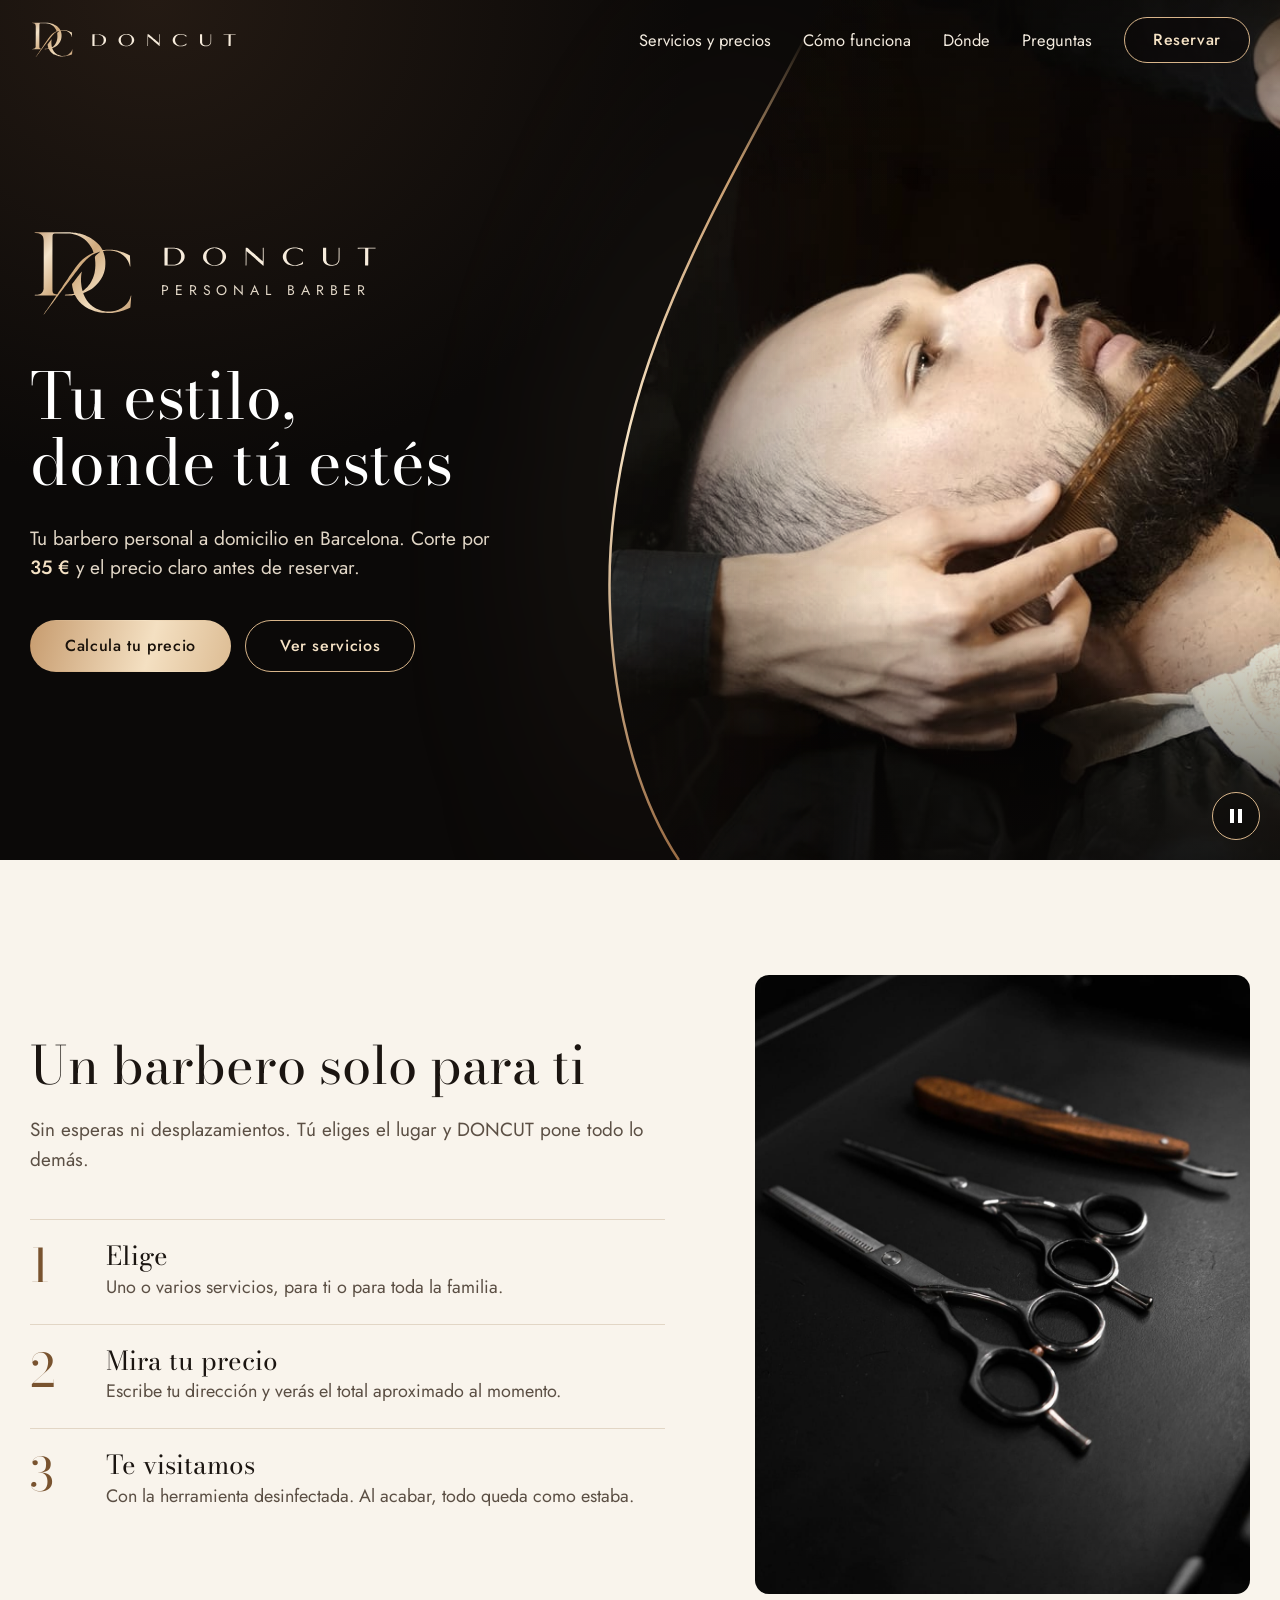
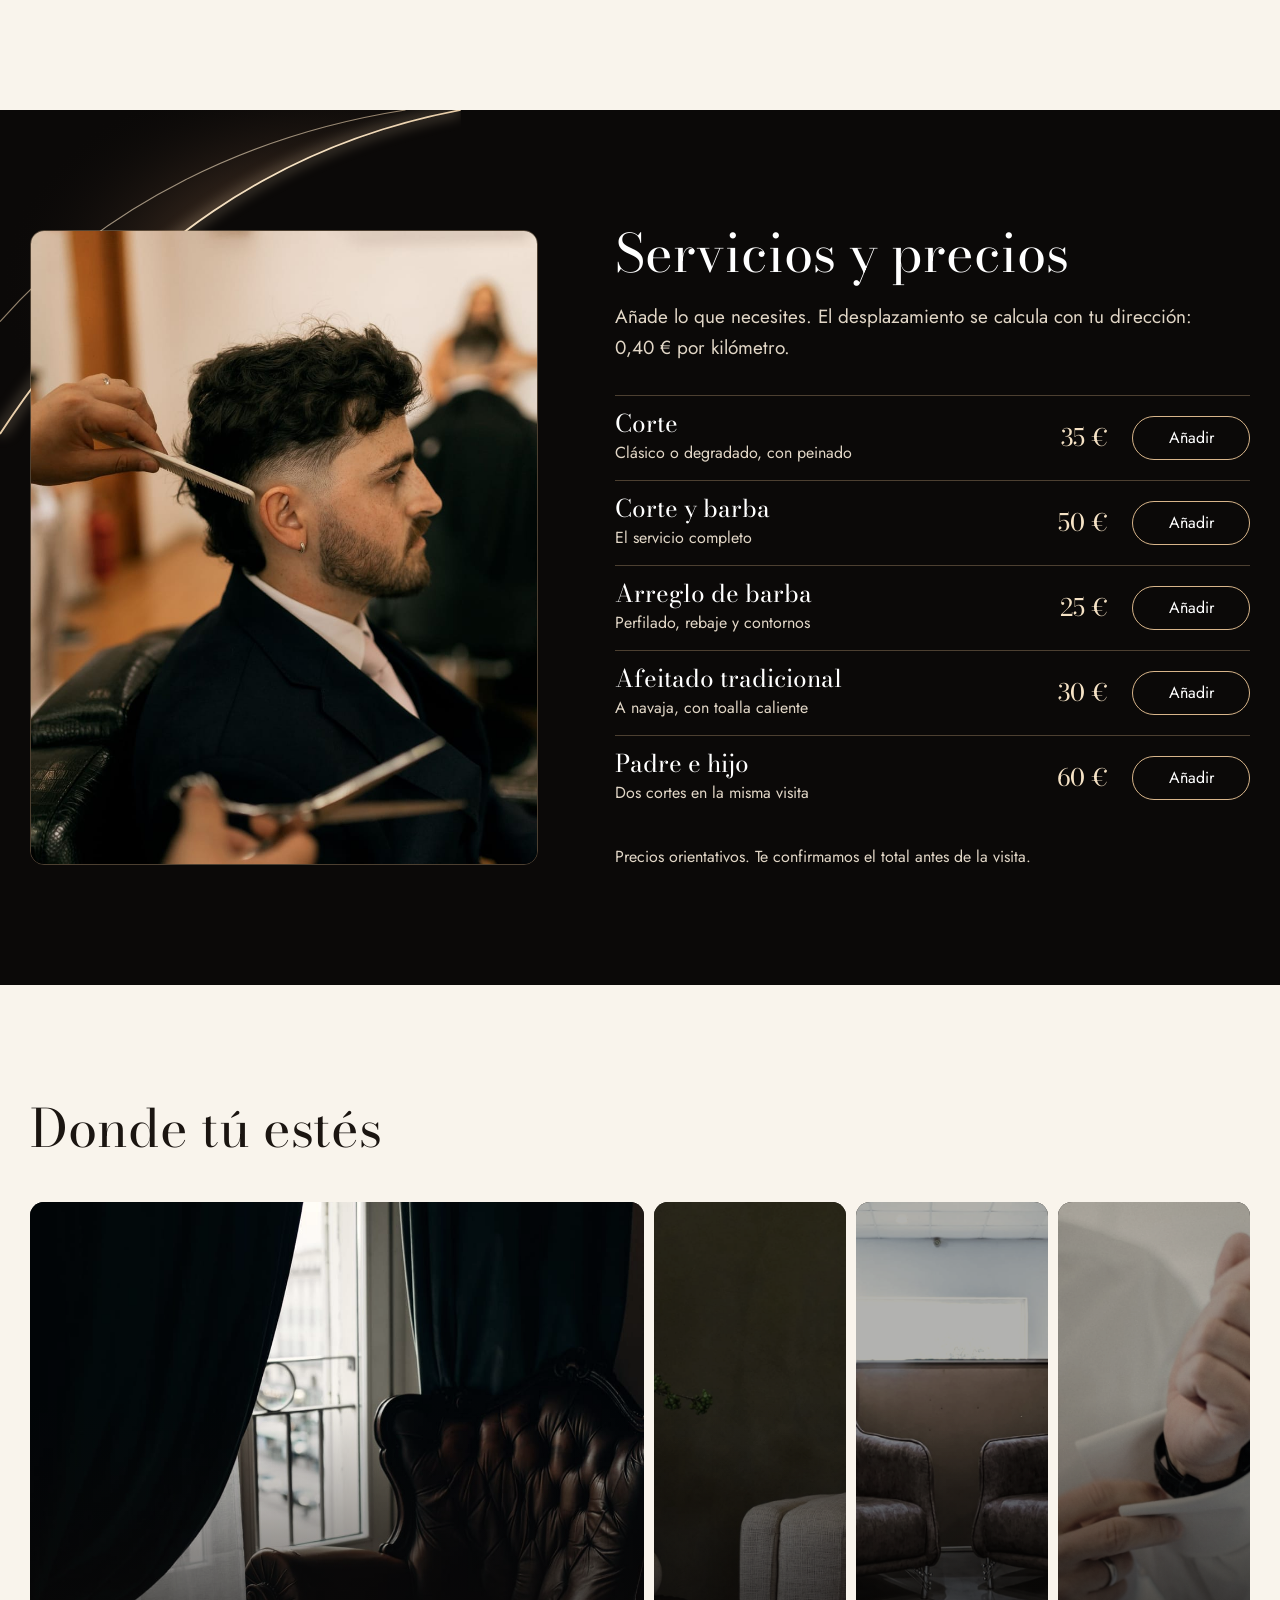
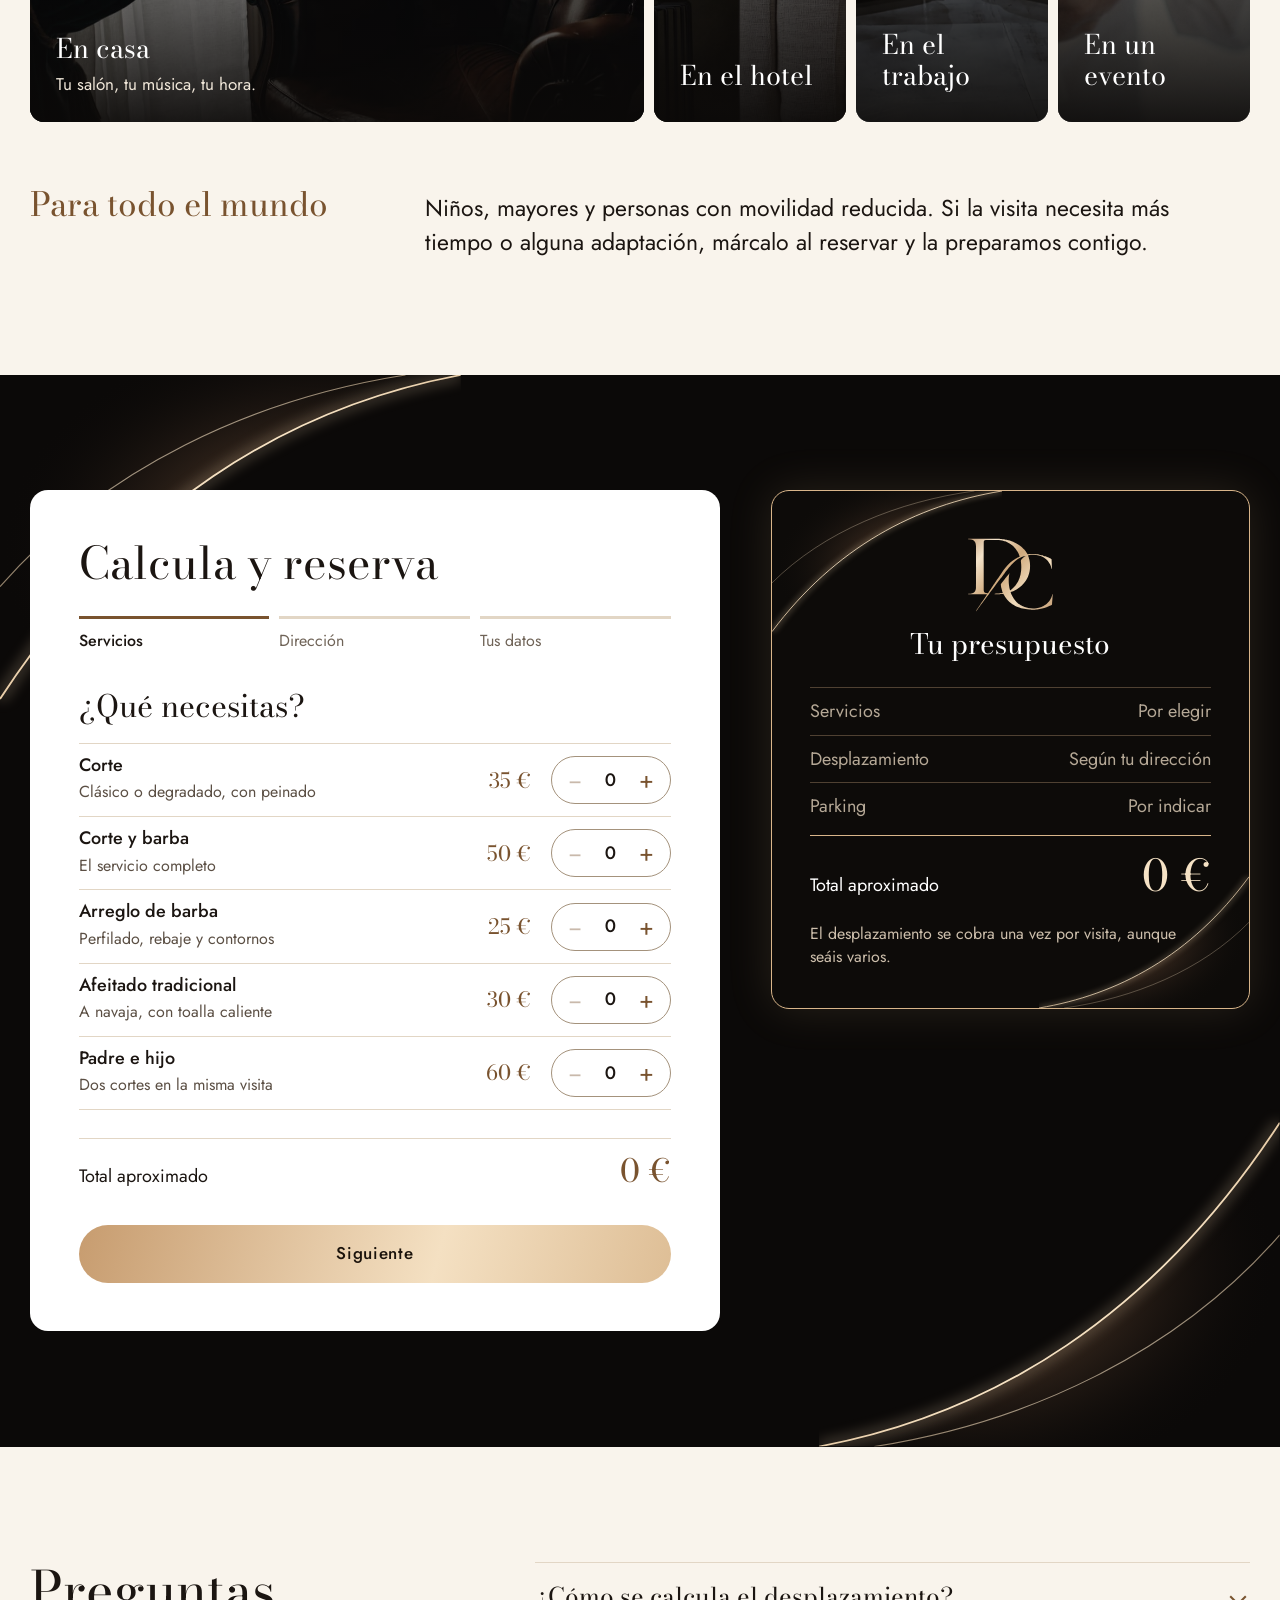
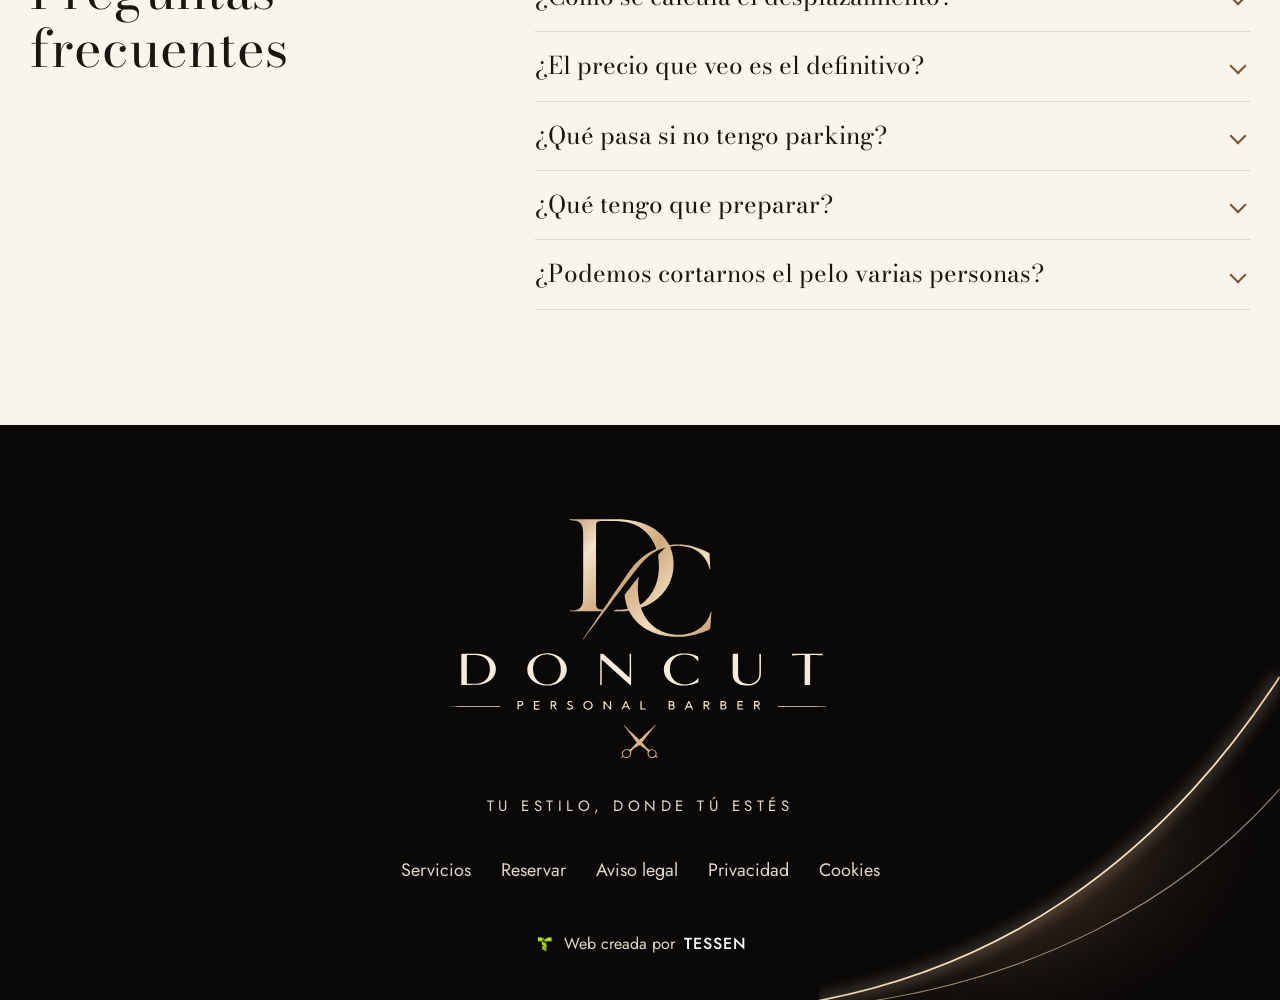
==== index.html @ 4ba2f508 "Web de DONCUT: servicios y precios, presupuesto con desplazamiento y parking, reserva y páginas lega" ====
<!doctype html>
<html lang="es">
<head>
<meta charset="utf-8">
<meta name="viewport" content="width=device-width, initial-scale=1">
<title>DONCUT | Barbero personal a domicilio en Barcelona</title>
<meta name="description" content="Barbero personal a domicilio en Barcelona. Calcula el precio de tu visita y reserva. Tu estilo, donde tú estés.">
<meta name="robots" content="noindex, nofollow">
<meta name="theme-color" content="#0b0908">
<link rel="icon" href="assets/img/favicon.svg" type="image/svg+xml">
<script>document.documentElement.classList.add("js")</script>
<link rel="stylesheet" href="assets/css/estilos.css">
</head>
<body>
<a class="saltar" href="#contenido">Ir al contenido</a>

<!-- Curvas de luz de la tarjeta, reutilizadas en toda la web -->
<svg width="0" height="0" style="position:absolute" aria-hidden="true" focusable="false">
  <defs>
    <clipPath id="corte-video" clipPathUnits="objectBoundingBox"><path d="M.34 0C.22.2.02.42.03.7C.035.84.08.94.13 1L1 1L1 0Z"/></clipPath>
    <clipPath id="corte-video-movil" clipPathUnits="objectBoundingBox"><path d="M0 0L1 0L1 .78C.8 .99.52 .99.3 .9C.18 .85.08 .86 0 .92Z"/></clipPath>
    <linearGradient id="g-luz" x1="0" y1="0" x2="1" y2="1"><stop offset="0" stop-color="#8a6140"/><stop offset=".4" stop-color="#f7e3c4"/><stop offset=".6" stop-color="#d8b58a"/><stop offset="1" stop-color="#7d5534"/></linearGradient>
    <linearGradient id="g-filo" x1="0" y1="0" x2="0" y2="1"><stop offset=".04" stop-color="#d8b58a" stop-opacity="0"/><stop offset=".2" stop-color="#c79c6f"/><stop offset=".5" stop-color="#f7e3c4"/><stop offset="1" stop-color="#9a6d45"/></linearGradient>
    <radialGradient id="g-seda" cx=".7" cy=".55" r=".7"><stop offset="0" stop-color="#7c5a3e" stop-opacity=".85"/><stop offset=".55" stop-color="#3a2a1f" stop-opacity=".6"/><stop offset="1" stop-color="#0b0908" stop-opacity="0"/></radialGradient>
    <symbol id="esquina" viewBox="0 0 400 320" preserveAspectRatio="none">
      <path d="M0 0H400C250 30 110 120 0 300Z" fill="url(#g-seda)"/>
      <path d="M400 0C250 30 110 120 0 300" fill="none" stroke="#f3d7ae" stroke-opacity=".25" stroke-width="9" style="filter:blur(6px)"/>
      <path d="M400 0C250 30 110 120 0 300" fill="none" stroke="url(#g-luz)" stroke-width="1.6"/>
      <path d="M352 0C220 22 90 86 0 196" fill="none" stroke="url(#g-luz)" stroke-opacity=".6" stroke-width="1"/>
    </symbol>
  </defs>
</svg>

<header class="cabecera" id="cabecera">
  <div class="cabecera__dentro">
    <a class="cabecera__logo" href="#inicio"><img src="assets/img/dc.svg" width="44" height="38" alt=""><img src="assets/img/palabra-doncut.svg" width="148" height="15" alt="DONCUT, inicio"></a>
    <nav class="menu" id="menu" aria-label="Principal">
      <a href="#servicios">Servicios y precios</a>
      <a href="#como">Cómo funciona</a>
      <a href="#donde">Dónde</a>
      <a href="#preguntas">Preguntas</a>
    </nav>
    <a class="boton boton--linea" href="#reserva">Reservar</a>
    <button class="abrir" id="abrir" aria-label="Menú" aria-expanded="false" aria-controls="menu"></button>
  </div>
</header>

<main id="contenido">

<section class="portada" id="inicio">
  <div class="portada__video">
    <div class="portada__recorte"><video id="video" autoplay muted loop playsinline poster="assets/img/portada.jpg" aria-hidden="true"><source src="assets/img/portada.mp4" type="video/mp4"></video></div>
    <svg class="filo filo--ancho" viewBox="0 0 100 100" preserveAspectRatio="none" aria-hidden="true"><path class="filo__halo" d="M34 0C22 20 2 42 3 70C3.5 84 8 94 13 100"/><path class="filo__linea" d="M34 0C22 20 2 42 3 70C3.5 84 8 94 13 100"/></svg>
    <svg class="filo filo--movil" viewBox="0 0 100 100" preserveAspectRatio="none" aria-hidden="true"><path class="filo__halo" d="M100 78C80 99 52 99 30 90C18 85 8 86 0 92"/><path class="filo__linea" d="M100 78C80 99 52 99 30 90C18 85 8 86 0 92"/></svg>
    <button class="pausa" id="pausa" type="button" aria-label="Pausar el vídeo"><span aria-hidden="true"></span></button>
  </div>
  <div class="portada__texto">
    <p class="portada__marca"><img src="assets/img/dc.svg" width="150" height="129" alt=""><span><img src="assets/img/palabra-doncut.svg" width="260" height="26" alt="DONCUT"><small>Personal Barber</small></span></p>
    <h1>Tu estilo, donde tú estés</h1>
    <p class="portada__sub">Tu barbero personal a domicilio en Barcelona. Corte por <strong id="precio-corte">35&nbsp;€</strong> y el precio claro antes de reservar.</p>
    <p class="acciones"><a class="boton boton--oro" href="#reserva">Calcula tu precio</a><a class="boton boton--linea" href="#servicios">Ver servicios</a></p>
  </div>
</section>

<section class="bloque marfil" id="como">
  <div class="como">
    <div class="rv">
      <h2>Un barbero solo para ti</h2>
      <p class="entradilla">Sin esperas ni desplazamientos. Tú eliges el lugar y DONCUT pone todo lo demás.</p>
      <ol class="pasos">
        <li><h3>Elige</h3><p>Uno o varios servicios, para ti o para toda la familia.</p></li>
        <li><h3>Mira tu precio</h3><p>Escribe tu dirección y verás el total aproximado al momento.</p></li>
        <li><h3>Te visitamos</h3><p>Con la herramienta desinfectada. Al acabar, todo queda como estaba.</p></li>
      </ol>
    </div>
    <div class="como__foto rv"><img src="assets/img/herramienta.jpg" width="1100" height="1350" loading="lazy" alt="Navaja y tijeras de barbero sobre una superficie negra"></div>
  </div>
</section>

<section class="bloque negro" id="servicios">
  <svg class="esquina esquina--a" aria-hidden="true"><use href="#esquina"/></svg>
  <div class="servicios">
    <div class="servicios__foto rv" id="fotos"></div>
    <div class="rv">
      <h2>Servicios y precios</h2>
      <p class="entradilla">Añade lo que necesites. El desplazamiento se calcula con tu dirección: 0,40&nbsp;€ por kilómetro.</p>
      <ul class="lista" id="lista"></ul>
      <p class="nota">Precios orientativos. Te confirmamos el total antes de la visita.</p>
    </div>
  </div>
</section>

<section class="bloque marfil" id="donde">
  <h2 class="rv">Donde tú estés</h2>
  <div class="paneles rv">
    <button class="panel activo" data-lugar="En casa" aria-pressed="true"><img src="assets/img/casa.jpg" width="1100" height="1200" loading="lazy" alt=""><span><b>En casa</b><small>Tu salón, tu música, tu hora.</small></span></button>
    <button class="panel" data-lugar="En el hotel" aria-pressed="false"><img src="assets/img/hotel.jpg" width="1100" height="1200" loading="lazy" alt=""><span><b>En el hotel</b><small>En tu habitación, antes de salir.</small></span></button>
    <button class="panel" data-lugar="En el trabajo" aria-pressed="false"><img src="assets/img/despacho.jpg" width="1100" height="1200" loading="lazy" alt=""><span><b>En el trabajo</b><small>Entre dos reuniones.</small></span></button>
    <button class="panel" data-lugar="En un evento" aria-pressed="false"><img src="assets/img/boda.jpg" width="1100" height="1200" loading="lazy" alt=""><span><b>En un evento</b><small>Bodas, celebraciones y rodajes.</small></span></button>
  </div>
  <div class="todos rv">
    <h3>Para todo el mundo</h3>
    <p>Niños, mayores y personas con movilidad reducida. Si la visita necesita más tiempo o alguna adaptación, márcalo al reservar y la preparamos contigo.</p>
  </div>
</section>

<section class="bloque negro reserva-bloque" id="reserva">
  <svg class="esquina esquina--b" aria-hidden="true"><use href="#esquina"/></svg>
  <svg class="esquina esquina--c" aria-hidden="true"><use href="#esquina"/></svg>
  <div class="reserva">
    <form class="ficha" id="ficha" novalidate>
      <h2>Calcula y reserva</h2>
      <ol class="progreso" id="progreso"><li class="activo" aria-current="step">Servicios</li><li>Dirección</li><li>Tus datos</li></ol>

      <fieldset class="paso" data-paso="0">
        <legend>¿Qué necesitas?</legend>
        <div class="ancho" id="contadores"></div>
        <p class="fallo ancho" id="e-servicios" role="alert" hidden></p>
      </fieldset>

      <fieldset class="paso" data-paso="1" hidden>
        <legend>¿Dónde vamos?</legend>
        <div class="campo"><label for="lugar">Lugar</label><select id="lugar"><option>En casa</option><option>En el hotel</option><option>En el trabajo</option><option>En un evento</option></select></div>
        <div class="campo" id="c-sitio" hidden><label for="sitio" id="l-sitio">Nombre del hotel</label><input id="sitio" type="text" autocomplete="organization"></div>
        <div class="campo c4"><label for="calle">Calle</label><input id="calle" type="text" autocomplete="address-line1" aria-describedby="e-calle" placeholder="Carrer de Balmes"><p class="fallo" id="e-calle" hidden></p></div>
        <div class="campo c2"><label for="numero">Número</label><input id="numero" type="text" maxlength="8" aria-describedby="e-numero"><p class="fallo" id="e-numero" hidden></p></div>
        <div class="campo c2"><label for="escalera">Escalera</label><input id="escalera" type="text" maxlength="10" placeholder="Opcional"></div>
        <div class="campo c2"><label for="piso" id="l-piso">Piso</label><input id="piso" type="text" maxlength="20" placeholder="3.º o casa" aria-describedby="e-piso"><p class="fallo" id="e-piso" hidden></p></div>
        <div class="campo c2"><label for="puerta">Puerta</label><input id="puerta" type="text" maxlength="10" placeholder="Opcional"></div>
        <div class="campo"><label for="cp">Código postal</label><input id="cp" type="text" inputmode="numeric" maxlength="5" autocomplete="postal-code" aria-describedby="e-cp"><p class="fallo" id="e-cp" hidden></p></div>
        <div class="campo"><label for="poblacion">Población</label><input id="poblacion" type="text" autocomplete="address-level2" value="Barcelona" aria-describedby="e-poblacion"><p class="fallo" id="e-poblacion" hidden></p></div>
        <div class="distancia ancho" id="distancia" role="status"><span id="distancia-texto">Escribe la dirección y calculamos el desplazamiento.</span></div>
        <div class="ancho opciones" role="radiogroup" aria-labelledby="t-parking" aria-describedby="e-parking">
          <p id="t-parking">¿Nos facilitas parking? Si no, se suman <span id="pk-precio">7&nbsp;€</span>, la media de 2 horas en zona azul o verde.</p>
          <div class="opciones__fila">
            <label><input type="radio" name="parking" id="pk-si" value="si"><span>Sí</span></label>
            <label><input type="radio" name="parking" id="pk-no" value="no"><span>No</span></label>
            <label><input type="radio" name="parking" id="pk-ns" value="ns"><span>No lo sé</span></label>
          </div>
          <p class="fallo" id="e-parking" hidden></p>
        </div>
        <div class="campo ancho"><label for="acceso">Indicaciones para llegar</label><input id="acceso" type="text" placeholder="Timbre, portería, plaza de parking (opcional)"></div>
      </fieldset>

      <fieldset class="paso" data-paso="2" hidden>
        <legend>¿Cuándo y a nombre de quién?</legend>
        <div class="campo"><label for="dia">Día</label><input id="dia" type="date" aria-describedby="e-dia"><p class="fallo" id="e-dia" hidden></p></div>
        <div class="campo"><label for="franja">Franja</label><select id="franja"><option>Por la mañana</option><option>A mediodía</option><option>Por la tarde</option><option>A partir de las 20 h</option></select></div>
        <div class="campo ancho"><label for="nombre">Nombre y apellido</label><input id="nombre" type="text" autocomplete="name" aria-describedby="e-nombre"><p class="fallo" id="e-nombre" hidden></p></div>
        <div class="campo ancho"><label for="notas">Algo que debamos saber</label><textarea id="notas" rows="2" placeholder="Opcional"></textarea></div>
        <div class="ancho casilla"><label for="adaptada"><input id="adaptada" type="checkbox"><span>Necesito más tiempo o una visita adaptada.</span></label></div>
        <div class="ancho casilla"><label for="acepto"><input id="acepto" type="checkbox" aria-describedby="e-acepto"><span>He leído la <a href="politica-privacidad.html" target="_blank">política de privacidad</a>.</span></label><p class="fallo" id="e-acepto" hidden></p></div>
      </fieldset>

      <p class="total-corto" aria-hidden="true"><span>Total aproximado</span><b id="total-corto">0 €</b></p>
      <div class="ficha__acciones">
        <button class="atras" id="atras" type="button" hidden>Atrás</button>
        <button class="boton boton--oro" id="seguir" type="submit">Siguiente</button>
      </div>
      <div class="resumen" id="resumen" role="status" hidden><strong id="resumen-titulo"></strong><pre id="resumen-texto"></pre></div>
    </form>

    <aside class="tarjeta" aria-label="Tu presupuesto">
      <svg class="esquina tarjeta__a" aria-hidden="true"><use href="#esquina"/></svg>
      <svg class="esquina tarjeta__b" aria-hidden="true"><use href="#esquina"/></svg>
      <div class="tarjeta__dentro">
        <img class="tarjeta__logo" src="assets/img/dc.svg" width="92" height="79" alt="">
        <h3>Tu presupuesto</h3>
        <ul class="lineas" id="lineas"></ul>
        <p class="total" role="status"><span>Total aproximado</span><b id="total">0 €</b></p>
        <dl class="cita" id="cita"></dl>
        <p class="tarjeta__nota">El desplazamiento se cobra una vez por visita, aunque seáis varios.</p>
      </div>
    </aside>
  </div>
</section>

<section class="bloque marfil" id="preguntas">
  <div class="preguntas">
    <h2 class="rv">Preguntas frecuentes</h2>
    <div class="rv">
      <details><summary>¿Cómo se calcula el desplazamiento?</summary><p>Son 0,40&nbsp;€ en total por cada kilómetro por carretera entre la Ronda del General Mitre de Barcelona y tu dirección. Se suma una sola vez por visita.</p></details>
      <details><summary>¿El precio que veo es el definitivo?</summary><p>Es una estimación bastante ajustada. Te confirmamos el total por WhatsApp antes de cerrar la cita.</p></details>
      <details><summary>¿Qué pasa si no tengo parking?</summary><p>No hay problema. Sumamos 7&nbsp;€, la media de 2 horas en zona azul o verde según las tarifas de Barcelona de 2026. Si facilitas plaza, no se suma nada.</p></details>
      <details><summary>¿Qué tengo que preparar?</summary><p>Una silla, un enchufe y buena luz. Traemos el resto y protegemos el suelo.</p></details>
      <details><summary>¿Podemos cortarnos el pelo varias personas?</summary><p>Sí. Añade los servicios de cada una y pagaréis un único desplazamiento.</p></details>
    </div>
  </div>
</section>

</main>

<footer class="pie">
  <svg class="esquina esquina--c" aria-hidden="true"><use href="#esquina"/></svg>
  <img class="pie__logo" src="assets/img/logo-doncut.svg" width="420" height="262" loading="lazy" alt="DONCUT, Personal Barber">
  <p class="pie__lema">Tu estilo, donde tú estés</p>
  <p class="pie__fila"><a href="#servicios">Servicios</a><a href="#reserva">Reservar</a><a href="aviso-legal.html">Aviso legal</a><a href="politica-privacidad.html">Privacidad</a><a href="politica-cookies.html">Cookies</a></p>
  <a class="firma" href="https://tessenconsulting.com" target="_blank" rel="noopener"><img src="assets/img/tessen.png" width="22" height="19" alt="">Web creada por <b>TESSEN</b></a>
</footer>

<div class="cesta" id="cesta"><p><span id="cesta-n"></span> <b id="cesta-total"></b></p><a class="boton boton--oro" href="#reserva">Continuar</a></div>

<script src="assets/js/precios.js"></script>
<script src="assets/js/web.js"></script>
</body>
</html>
---- assets/css/estilos.css ----
/* DONCUT. Negro cálido, oro champán y la curva de luz de la tarjeta como seña en portada, reserva y pie. */
@font-face{font-family:"Bodoni Moda";src:url(../fonts/bodoni-moda.woff2) format("woff2");font-weight:400 600;font-display:swap}
@font-face{font-family:"Jost";src:url(../fonts/jost.woff2) format("woff2");font-weight:300 600;font-display:swap}
:root{
  --negro:#0b0908; --negro-2:#15110e; --marfil:#f9f4ec; --blanco:#fff;
  --oro:#d8b58a; --oro-claro:#f5e2c5; --bronce:#79532f; /* bronce: texto dorado sobre claro */
  --metal:linear-gradient(105deg,#c79c6f,#f4e0c2 34%,#d8b58a 62%,#b98a5c);
  --tinta:#1b1511; --tinta-2:#5b4f44; --crema:#e2d7c7;
  --linea:#e2d6c5; --linea-oro:rgba(216,181,138,.32); --error:#a3271c;
  --titulo:"Bodoni Moda","Didot","Bodoni MT",Georgia,serif;
  --texto:"Jost","Century Gothic","Segoe UI",sans-serif;
  --margen:max(20px,calc((100vw - 1220px)/2));
  --aire:clamp(72px,9vw,132px);
}
*{box-sizing:border-box}
/* trazos finos reforzados para que se lean bien a cualquier tamaño */
*{font-optical-sizing:none!important;font-variation-settings:"opsz" 11!important}
h1,h2{font-variation-settings:"opsz" 16!important}
html{scroll-behavior:smooth;scroll-padding-top:84px;-webkit-text-size-adjust:100%}
body{margin:0;background:var(--negro);color:var(--tinta);font:400 18px/1.6 var(--texto);-webkit-font-smoothing:antialiased}
img,svg{display:block}
img{max-width:100%;height:auto}
h1,h2,h3{font-family:var(--titulo);font-weight:400;line-height:1.1;text-wrap:balance;margin:0}
h2{font-size:clamp(34px,4.1vw,54px)}
p{margin:0}
a{color:inherit}
button{font:inherit;color:inherit;background:none;border:0;padding:0;cursor:pointer}
[hidden]{display:none!important}
:focus-visible{outline:3px solid var(--oro);outline-offset:4px}
.marfil :focus-visible,.ficha :focus-visible,.legal :focus-visible{outline-color:var(--bronce)}
.saltar{position:absolute;left:-999px}
.saltar:focus{left:12px;top:12px;z-index:60;background:#fff;padding:10px 16px}

.boton{display:inline-flex;align-items:center;justify-content:center;min-height:52px;padding:12px 34px;border-radius:40px;border:1px solid transparent;font-weight:500;font-size:16px;letter-spacing:.04em;line-height:1.25;text-align:center;text-decoration:none;transition:background-position .5s,border-color .25s,color .25s}
.boton--oro{background:var(--metal) 0 0/180% 100%;color:#1a120b}
.boton--oro:hover{background-position:100% 0}
.boton--linea{border-color:var(--oro);color:var(--oro-claro)}
.boton--linea:hover{border-color:var(--oro-claro);color:#fff}

/* cabecera */
.cabecera{position:fixed;inset:0 0 auto;z-index:50;color:#fff;border-bottom:1px solid transparent;transition:background-color .35s,border-color .35s}
.cabecera.fija,.cabecera.menu-abierto{background:var(--negro);border-color:var(--linea-oro)}
.cabecera__dentro{display:flex;align-items:center;gap:32px;min-height:80px;padding-inline:var(--margen)}
.cabecera__logo{display:flex;align-items:center;gap:16px;text-decoration:none;opacity:0;visibility:hidden;transition:opacity .35s,visibility .35s}
.fija .cabecera__logo{opacity:1;visibility:visible}
.cabecera__logo img:first-child{width:44px}
.cabecera__logo img:last-child{width:148px}
.menu{display:flex;gap:32px;margin-left:auto}
.menu a{text-decoration:none;font-size:16.5px;color:#f3ebdf;transition:color .2s}
.menu a:hover{color:var(--oro)}
.cabecera .boton{min-height:46px;padding:8px 28px;background:rgba(11,9,8,.55)}
.abrir{display:none;width:48px;height:48px;position:relative;flex:none}
.abrir::before,.abrir::after{content:"";position:absolute;left:12px;right:12px;height:2px;background:var(--oro);transition:transform .25s,top .25s}
.abrir::before{top:19px}
.abrir::after{top:28px}
.abrir[aria-expanded=true]::before{top:23px;transform:rotate(45deg)}
.abrir[aria-expanded=true]::after{top:23px;transform:rotate(-45deg)}

/* portada */
.portada{position:relative;background:radial-gradient(60% 80% at 12% 0,#241a13 0,rgba(11,9,8,0) 70%),var(--negro);color:#fff;min-height:min(860px,100vh);display:flex;align-items:center;overflow:hidden}
.portada__texto{position:relative;z-index:2;width:min(49%,calc(var(--margen) + 620px));padding:112px 24px 72px var(--margen)}
.portada__marca{display:flex;align-items:center;gap:26px;margin-bottom:44px}
.portada__marca>img{width:clamp(84px,8.2vw,122px)}
.portada__marca span{display:grid;gap:12px}
.portada__marca span img{width:clamp(168px,17vw,250px)}
.portada__marca small{font-size:14px;letter-spacing:.42em;text-transform:uppercase;color:var(--crema)}
.portada h1{font-size:clamp(46px,5vw,74px);line-height:1.04}
.portada__sub{margin-top:28px;max-width:24em;font-size:clamp(19px,1.5vw,21px);color:var(--crema);line-height:1.5}
.portada__sub strong{font-weight:500;color:var(--oro-claro)}
.acciones{display:flex;flex-wrap:wrap;gap:14px;margin-top:38px}
.portada__video{position:absolute;inset:0 0 0 46%}
.portada__recorte{position:absolute;inset:0;clip-path:url(#corte-video)}
.portada__recorte video{width:100%;height:100%;object-fit:cover;object-position:52% 40%;display:block;filter:sepia(.18)}
.portada__recorte::after{content:"";position:absolute;inset:0;background:linear-gradient(90deg,rgba(11,9,8,.55),rgba(11,9,8,0) 45%),linear-gradient(180deg,rgba(11,9,8,.72),rgba(11,9,8,0) 22%),linear-gradient(0deg,rgba(11,9,8,.75),rgba(11,9,8,0) 30%)}
.filo{position:absolute;inset:0;width:100%;height:100%;overflow:visible;pointer-events:none}
.filo path{fill:none;vector-effect:non-scaling-stroke}
.filo__linea{stroke:url(#g-luz);stroke-width:2.5}
.filo__halo{stroke:#e3b780;stroke-width:20;stroke-opacity:.38;filter:blur(13px)}
.filo--movil{display:none}
.pausa{position:absolute;right:20px;bottom:20px;width:48px;height:48px;border-radius:50%;border:1px solid var(--oro);background:rgba(11,9,8,.6);display:grid;place-items:center}
.pausa span{width:12px;height:14px;border:solid #fff;border-width:0 4px}
.pausa.parado span{border:solid transparent;border-width:8px 0 8px 13px;border-left-color:#fff;width:0;height:0;margin-left:4px}

.filo--ancho .filo__linea,.filo--ancho .filo__halo{stroke:url(#g-filo)}

/* bloques y esquinas de luz */
.bloque{position:relative;padding:var(--aire) var(--margen);overflow:hidden}
.marfil{background:var(--marfil)}
.negro{background:var(--negro);color:#fff}
.entradilla{color:var(--tinta-2);max-width:33em;margin-top:20px;font-size:19px}
.negro .entradilla{color:var(--crema)}
.esquina{position:absolute;pointer-events:none;width:clamp(240px,36vw,540px);height:clamp(180px,27vw,400px)}
.esquina--a,.esquina--b{left:0;top:0}
.esquina--c{right:0;bottom:0;transform:rotate(180deg)}

/* cómo funciona */
.como{display:grid;grid-template-columns:minmax(0,1fr) minmax(0,.78fr);gap:clamp(40px,7vw,110px);align-items:center}
.como__foto img{width:100%;aspect-ratio:4/5;object-fit:cover;border-radius:14px}
.pasos{list-style:none;margin:44px 0 0;padding:0;counter-reset:p}
.pasos li{counter-increment:p;display:grid;grid-template-columns:64px minmax(0,1fr);gap:2px 12px;padding:22px 0;border-top:1px solid var(--linea)}
.pasos li::before{content:counter(p);grid-row:span 2;font:400 46px/1 var(--titulo);color:var(--bronce)}
.pasos h3{font-size:26px}
.pasos p{color:var(--tinta-2)}

/* servicios */
.servicios{position:relative;display:grid;grid-template-columns:minmax(0,.8fr) minmax(0,1fr);gap:clamp(40px,6vw,100px);align-items:center}
.servicios__foto{position:relative;aspect-ratio:4/5;overflow:hidden;border-radius:14px;border:1px solid var(--linea-oro)}
.servicios__foto img{position:absolute;inset:0;width:100%;height:100%;object-fit:cover;opacity:0;transform:scale(1.06);transition:opacity .7s,transform 1.5s}
.servicios__foto img.visible{opacity:1;transform:none}
.lista{list-style:none;margin:32px 0 0;padding:0}
.lista li{display:grid;grid-template-columns:minmax(0,1fr) auto auto;gap:6px 24px;align-items:center;padding:13px 0;border-top:1px solid var(--linea-oro)}
.lista b{display:block;font:400 clamp(22px,1.9vw,26px)/1.2 var(--titulo)}
.lista small{font-size:16px;color:var(--crema)}
.lista .precio{font:400 24px/1 var(--titulo);color:var(--oro-claro);white-space:nowrap}
.lista li.con b{color:var(--oro-claro)}
.mas{min-width:118px;min-height:44px;padding:6px 18px;border:1px solid var(--oro);border-radius:30px;font-size:16px;transition:background-color .25s,color .25s}
.mas:hover{background:var(--oro);color:#1a120b}
.con .mas{background:var(--oro);color:#1a120b;font-weight:500}
.nota{margin-top:24px;font-size:16px;color:var(--crema)}

/* dónde */
.paneles{display:flex;gap:10px;height:520px;margin-top:44px}
.panel{position:relative;flex:1 1 0;min-width:0;overflow:hidden;background:var(--negro);color:#fff;text-align:left;border-radius:14px;transition:flex-grow .7s cubic-bezier(.2,.7,.2,1)}
.panel.activo{flex-grow:3.2}
.panel img{position:absolute;inset:0;width:100%;height:100%;object-fit:cover;filter:sepia(.25) saturate(.8) brightness(.7);transition:filter .6s}
.panel.activo img,.panel:hover img{filter:sepia(.12)}
.panel::after{content:"";position:absolute;inset:38% 0 0;background:linear-gradient(0deg,rgba(11,9,8,.92),rgba(11,9,8,0))}
.panel span{position:absolute;z-index:1;left:26px;right:18px;bottom:24px}
.panel b{display:block;font:400 clamp(23px,2.1vw,30px)/1.15 var(--titulo)}
.panel small{display:block;font-size:17px;color:#f0e7d9;margin-top:6px;opacity:0;height:0;transition:opacity .4s .2s}
.panel.activo small{opacity:1;height:auto}
.todos{margin-top:clamp(44px,5vw,72px);display:grid;grid-template-columns:minmax(0,.42fr) minmax(0,1fr);gap:16px 48px;align-items:baseline}
.todos h3{font-size:clamp(27px,2.6vw,36px);color:var(--bronce)}
.todos p{font-size:clamp(20px,1.8vw,24px);line-height:1.5;max-width:34em}

/* reserva */
.reserva{position:relative;display:grid;grid-template-columns:minmax(0,1.18fr) minmax(0,.82fr);gap:clamp(28px,4vw,60px);align-items:start}
.ficha{background:var(--blanco);color:var(--tinta);border-radius:18px;padding:clamp(24px,3.8vw,54px);min-width:0}
.ficha h2{font-size:clamp(33px,3.5vw,46px)}
.progreso{list-style:none;margin:28px 0 34px;padding:0;display:grid;grid-template-columns:repeat(3,minmax(0,1fr));gap:10px}
.progreso li{border-top:3px solid var(--linea);padding-top:9px;font-size:16px;color:#6f6357;transition:border-color .4s}
.progreso .activo,.progreso .hecho{border-color:var(--bronce);color:var(--tinta)}
.progreso .activo{font-weight:500}
.paso{border:0;margin:0;padding:0;min-width:0;display:grid;grid-template-columns:repeat(6,minmax(0,1fr));gap:22px 22px}
.paso legend{font:400 clamp(25px,2.4vw,31px)/1.15 var(--titulo);padding:0;margin-bottom:20px}
.campo{display:grid;gap:4px;min-width:0;align-content:start;grid-column:span 3}
.c2{grid-column:span 2}
.c4{grid-column:span 4}
.ancho{grid-column:1/-1}
.campo label,#t-parking{font-size:16px;color:var(--tinta-2)}
.campo input,.campo select,.campo textarea{font:inherit;width:100%;min-width:0;color:var(--tinta);background-color:var(--marfil);border:1px solid #a4927c;border-radius:10px;padding:10px 14px;min-height:52px}
.campo textarea{resize:vertical;min-height:82px}
.campo select{appearance:none;padding-right:38px;background:var(--marfil) url("data:image/svg+xml,%3Csvg xmlns='http://www.w3.org/2000/svg' width='14' height='9' fill='none' stroke='%2379532f' stroke-width='2'%3E%3Cpath d='M1 1l6 6 6-6'/%3E%3C/svg%3E") no-repeat right 14px center}
.campo ::placeholder{color:#76695b;opacity:1}
.campo :is(input,select,textarea):focus{outline:3px solid var(--bronce);outline-offset:1px}
.campo [aria-invalid=true]{border-color:var(--error);border-width:2px}
.fallo{color:var(--error);font-size:16px;line-height:1.35}
.contador{display:grid;grid-template-columns:minmax(0,1fr) auto auto;gap:4px 20px;align-items:center;padding:10px 0;border-top:1px solid var(--linea)}
.contador:last-child{border-bottom:1px solid var(--linea)}
.contador b{font-weight:500;font-family:var(--texto);display:block;line-height:1.3}
.contador small{font-size:16px;color:var(--tinta-2);line-height:1.3}
.contador .precio{font:400 21px/1 var(--titulo);color:var(--bronce);white-space:nowrap}
.ud{display:flex;align-items:center;border:1px solid #a4927c;border-radius:30px}
.ud button{width:46px;height:46px;font-size:24px;line-height:1;border-radius:50%;color:var(--bronce)}
.ud button:hover:not(:disabled){background:var(--marfil)}
.ud button:disabled{opacity:.4;cursor:default}
.ud output{min-width:26px;text-align:center;font-weight:500;font-variant-numeric:tabular-nums}
.contador.con .ud{border-color:var(--bronce);background:#f4e8d6}
.distancia{background:var(--marfil);border-radius:10px;padding:15px 18px;font-size:17px;line-height:1.45}
.distancia.bien{background:#f4e8d6}
.distancia b{font-weight:500}
.opciones__fila{display:grid;grid-template-columns:repeat(3,minmax(0,1fr));gap:10px;margin-top:8px}
.opciones label{position:relative;cursor:pointer}
.opciones input{position:absolute;opacity:0;inset:0}
.opciones span{display:grid;place-items:center;min-height:52px;border:1px solid #a4927c;border-radius:10px;text-align:center;transition:background-color .25s,color .25s}
.opciones label:hover span{border-color:var(--bronce)}
.opciones input:checked+span{background:var(--negro);border-color:var(--negro);color:var(--oro-claro)}
.opciones input:focus-visible+span{outline:3px solid var(--bronce);outline-offset:3px}
.casilla label{display:flex;gap:14px;align-items:flex-start}
.casilla input{width:24px;height:24px;margin:2px 0 0;accent-color:var(--bronce);flex:none}
.total-corto{display:flex;justify-content:space-between;align-items:baseline;border-top:1px solid var(--linea);margin-top:28px;padding-top:16px}
.total-corto b{font:400 32px/1 var(--titulo);color:var(--bronce)}
.ficha__acciones{display:flex;gap:26px;align-items:center;margin-top:34px}
.ficha__acciones .boton{flex:1;min-height:58px;font-size:17px;border:0}
.atras{text-decoration:underline;text-underline-offset:5px;min-height:48px;padding:0 4px}
.resumen{background:var(--marfil);border-radius:10px;padding:22px 24px;margin-top:24px}
.resumen pre{white-space:pre-wrap;font:400 17px/1.6 var(--texto);margin:8px 0 0;overflow-wrap:anywhere}
.resumen strong{font-weight:500}
.tarjeta{position:relative;overflow:hidden;background:#0d0b09;border:1.5px solid var(--oro);border-radius:18px;box-shadow:0 0 46px rgba(216,181,138,.14)}
.tarjeta__a{left:0;top:0;width:230px;height:150px}
.tarjeta__b{right:0;bottom:0;width:210px;height:140px;transform:rotate(180deg)}
.tarjeta__dentro{position:relative;padding:44px clamp(24px,3vw,42px) 40px}
.tarjeta__logo{width:92px;margin:0 auto 14px}
.tarjeta h3{font-size:28px;text-align:center}
.lineas{list-style:none;margin:28px 0 0;padding:0}
.lineas li{display:flex;justify-content:space-between;gap:20px;padding:11px 0;border-top:1px solid var(--linea-oro);line-height:1.35}
.lineas span{min-width:0}
.lineas b{font-weight:400;white-space:nowrap;font-variant-numeric:tabular-nums;color:var(--oro-claro)}
.lineas .tenue,.lineas .tenue b{color:#b5a896}
.total{display:flex;justify-content:space-between;align-items:baseline;gap:16px;border-top:1.5px solid var(--oro);margin-top:6px;padding-top:18px}
.total b{font:400 clamp(34px,3.4vw,46px)/1 var(--titulo);color:var(--oro-claro);white-space:nowrap}
.cita{margin:22px 0 0}
.cita div{display:grid;grid-template-columns:76px minmax(0,1fr);gap:12px;padding:5px 0;font-size:17px;line-height:1.4}
.cita dt{color:var(--oro)}
.cita dd{margin:0;overflow-wrap:anywhere}
.tarjeta__nota{margin-top:20px;font-size:16px;color:#cdbfac;line-height:1.45}

/* preguntas */
.preguntas{display:grid;grid-template-columns:minmax(0,.6fr) minmax(0,1fr);gap:32px clamp(36px,6vw,96px)}
.preguntas details{border-top:1px solid var(--linea)}
.preguntas details:last-child{border-bottom:1px solid var(--linea)}
.preguntas summary{list-style:none;cursor:pointer;display:flex;justify-content:space-between;gap:20px;align-items:center;padding:19px 0;font:400 clamp(21px,1.9vw,25px)/1.25 var(--titulo)}
.preguntas summary::-webkit-details-marker{display:none}
.preguntas summary::after{content:"";width:10px;height:10px;flex:none;border:solid var(--bronce);border-width:0 2px 2px 0;transform:rotate(45deg);margin-right:6px;transition:transform .25s}
.preguntas [open] summary::after{transform:rotate(-135deg)}
.preguntas details p{color:var(--tinta-2);padding:0 40px 24px 0;max-width:38em}

/* pie */
.pie{position:relative;overflow:hidden;background:var(--negro);color:var(--crema);padding:88px var(--margen) 44px;display:grid;justify-items:center;gap:30px;text-align:center}
.pie__logo{width:min(400px,82vw);position:relative}
.pie__lema{letter-spacing:.3em;text-transform:uppercase;font-size:15px;line-height:1.8}
.pie__fila{display:flex;flex-wrap:wrap;justify-content:center;gap:8px 30px;position:relative}
.pie__fila a{text-decoration:none;padding:6px 0}
.pie__fila a:hover{color:var(--oro-claro)}
.firma{display:inline-flex;align-items:center;gap:9px;font-size:16px;text-decoration:none;position:relative;margin-top:10px}
.firma img{width:22px}
.firma b{font-weight:500;letter-spacing:.06em;color:#fff}
.firma:hover{color:#fff}

/* cesta */
.cesta{position:fixed;z-index:45;left:50%;bottom:22px;display:flex;align-items:center;gap:26px;background:var(--negro);color:#fff;border:1.5px solid var(--oro);border-radius:50px;padding:9px 9px 9px 30px;box-shadow:0 12px 40px rgba(0,0,0,.4);transform:translate(-50%,160%);visibility:hidden;transition:transform .4s cubic-bezier(.2,.7,.2,1),visibility .4s}
.cesta.visible{transform:translate(-50%,0);visibility:visible}
.cesta p{white-space:nowrap}
.cesta b{font:400 23px/1 var(--titulo);color:var(--oro-claro);margin-left:8px}
.cesta .boton{min-height:48px}

/* páginas legales */
.legal{background:var(--marfil);padding:calc(80px + clamp(48px,7vw,96px)) var(--margen) var(--aire)}
.legal>*{max-width:42em}
.legal h1{font-size:clamp(38px,4.8vw,58px)}
.legal h2{font-size:27px;margin-top:44px}
.legal p,.legal li{color:var(--tinta-2);margin-top:14px}
.legal ul{padding-left:20px;margin:0}
.legal a{color:var(--bronce)}
.volver{margin-left:auto;color:var(--crema)}

@media (prefers-reduced-motion:no-preference){
  .filo__halo{animation:latir 5s ease-in-out infinite alternate}
  @keyframes latir{from{stroke-opacity:.2}to{stroke-opacity:.55}}
  .js .rv{opacity:0;transform:translateY(26px);transition:opacity .9s,transform .9s cubic-bezier(.2,.7,.2,1)}
  .js .rv.ya{opacity:1;transform:none}
  .portada__marca,.portada h1,.portada__sub,.acciones{animation:subir 1s cubic-bezier(.2,.7,.2,1) both}
  .portada h1{animation-delay:.14s}
  .portada__sub{animation-delay:.28s}
  .portada .acciones{animation-delay:.4s}
  @keyframes subir{from{opacity:0;transform:translateY(28px)}}
}
@media (prefers-reduced-motion:reduce){html{scroll-behavior:auto}*{transition:none!important}}

@media (max-width:1000px){
  .menu{position:fixed;inset:80px 0 auto;background:var(--negro);flex-direction:column;gap:0;padding:8px var(--margen) 28px;border-bottom:1px solid var(--linea-oro);display:none}
  .menu.abierto{display:flex}
  .menu a{font:400 26px/1.3 var(--titulo);padding:14px 0;border-bottom:1px solid rgba(216,181,138,.18)}
  .abrir{display:block}
  .cabecera__dentro{gap:12px}
  .cabecera__logo{margin-right:auto}
  .como,.servicios,.reserva,.preguntas,.todos{grid-template-columns:minmax(0,1fr)}
  .servicios__foto,.como__foto img{aspect-ratio:4/3}
}
@media (max-width:900px){
  .portada{display:block;min-height:0}
  .portada__video{position:relative;inset:auto;height:400px}
  .portada__recorte{clip-path:url(#corte-video-movil)}
  .portada__recorte video{object-position:56% 42%}
  .portada__recorte::after{background:linear-gradient(180deg,rgba(11,9,8,.65),rgba(11,9,8,0) 26%)}
  .filo--ancho{display:none}
  .filo--movil{display:block}
  .pausa{bottom:auto;top:92px}
  .portada__texto{width:auto;padding:6px 20px 52px}
  .portada__marca{gap:18px;margin-bottom:26px}
  .portada__marca>img{width:74px}
  .portada__marca span{gap:9px}
  .portada__marca span img{width:176px}
  .portada__marca small{font-size:12.5px;letter-spacing:.3em}
  .portada h1{font-size:clamp(39px,10.8vw,62px)}
  .portada__sub{margin-top:18px}
  .acciones{margin-top:28px}
  .acciones .boton{width:100%}
  .cabecera .boton{display:none}
  .cabecera__logo img:last-child{width:124px}
  .paneles{flex-direction:column;height:620px}
  .lista li{grid-template-columns:minmax(0,1fr) auto}
  .lista li>div{grid-column:1/-1}
  .contador{grid-template-columns:minmax(0,1fr) auto}
  .contador>div:first-child{grid-column:1/-1}
  .campo{grid-column:1/-1}
  .campo.c4{grid-column:span 4}
  .campo.c2{grid-column:span 2}
  .paso{gap:20px 12px}
  .opciones__fila{gap:8px}
  .cesta{left:0;right:0;bottom:0;border-radius:0;border-width:1.5px 0 0;justify-content:space-between;gap:12px;padding:12px 20px calc(12px + env(safe-area-inset-bottom,0px));transform:translateY(110%)}
  .cesta.visible{transform:none}
}
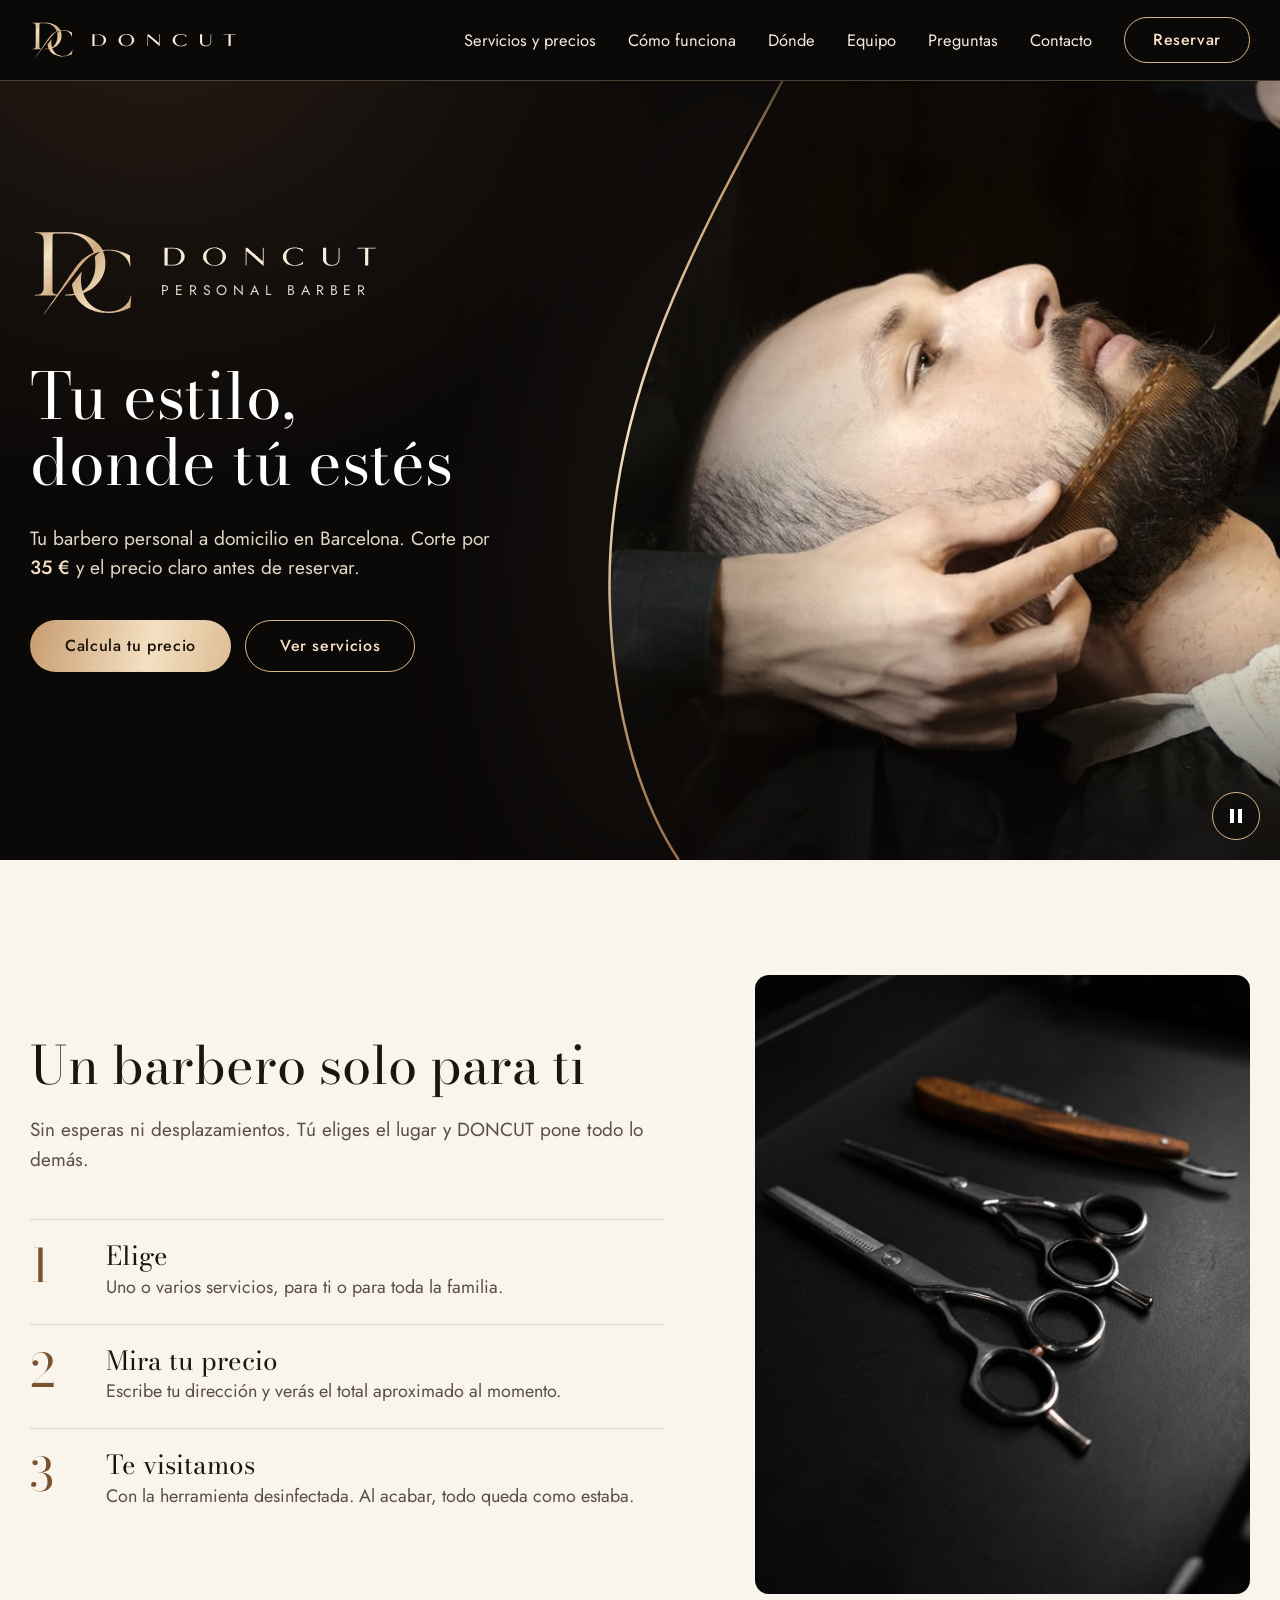
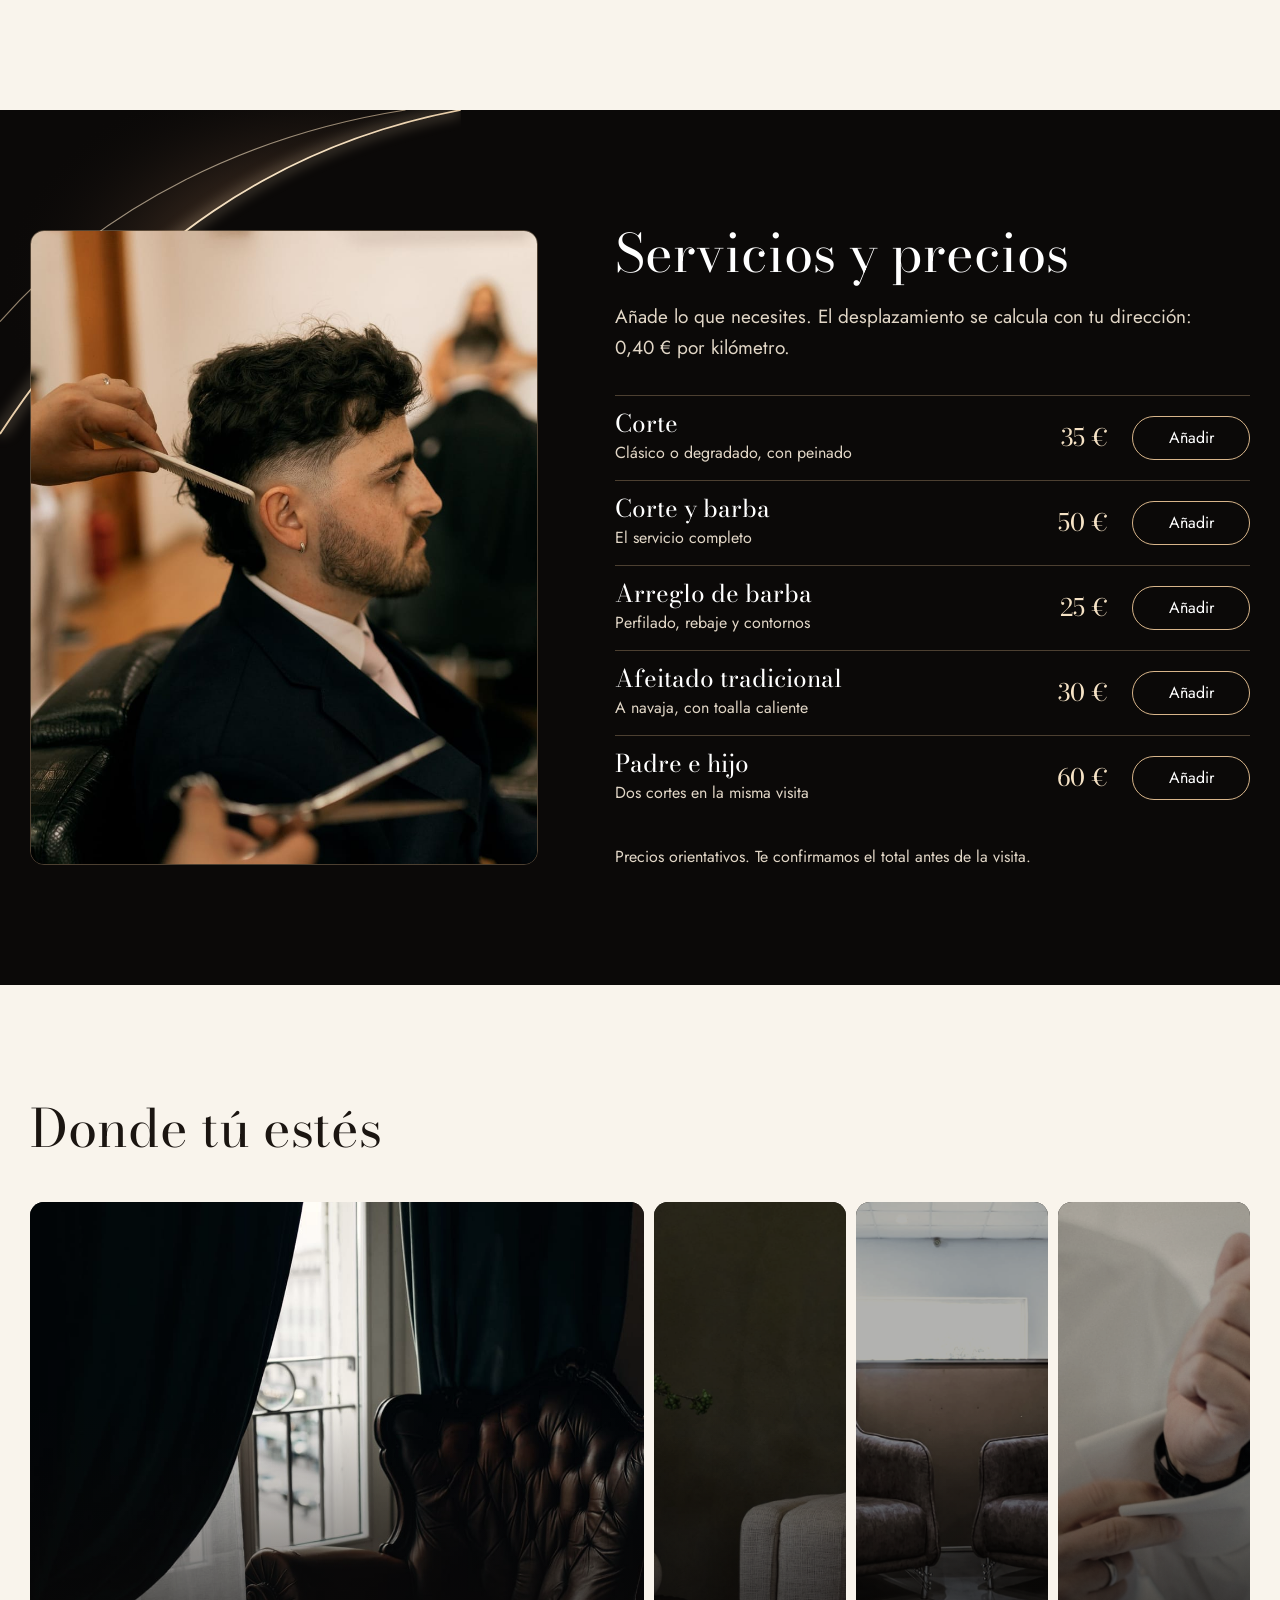
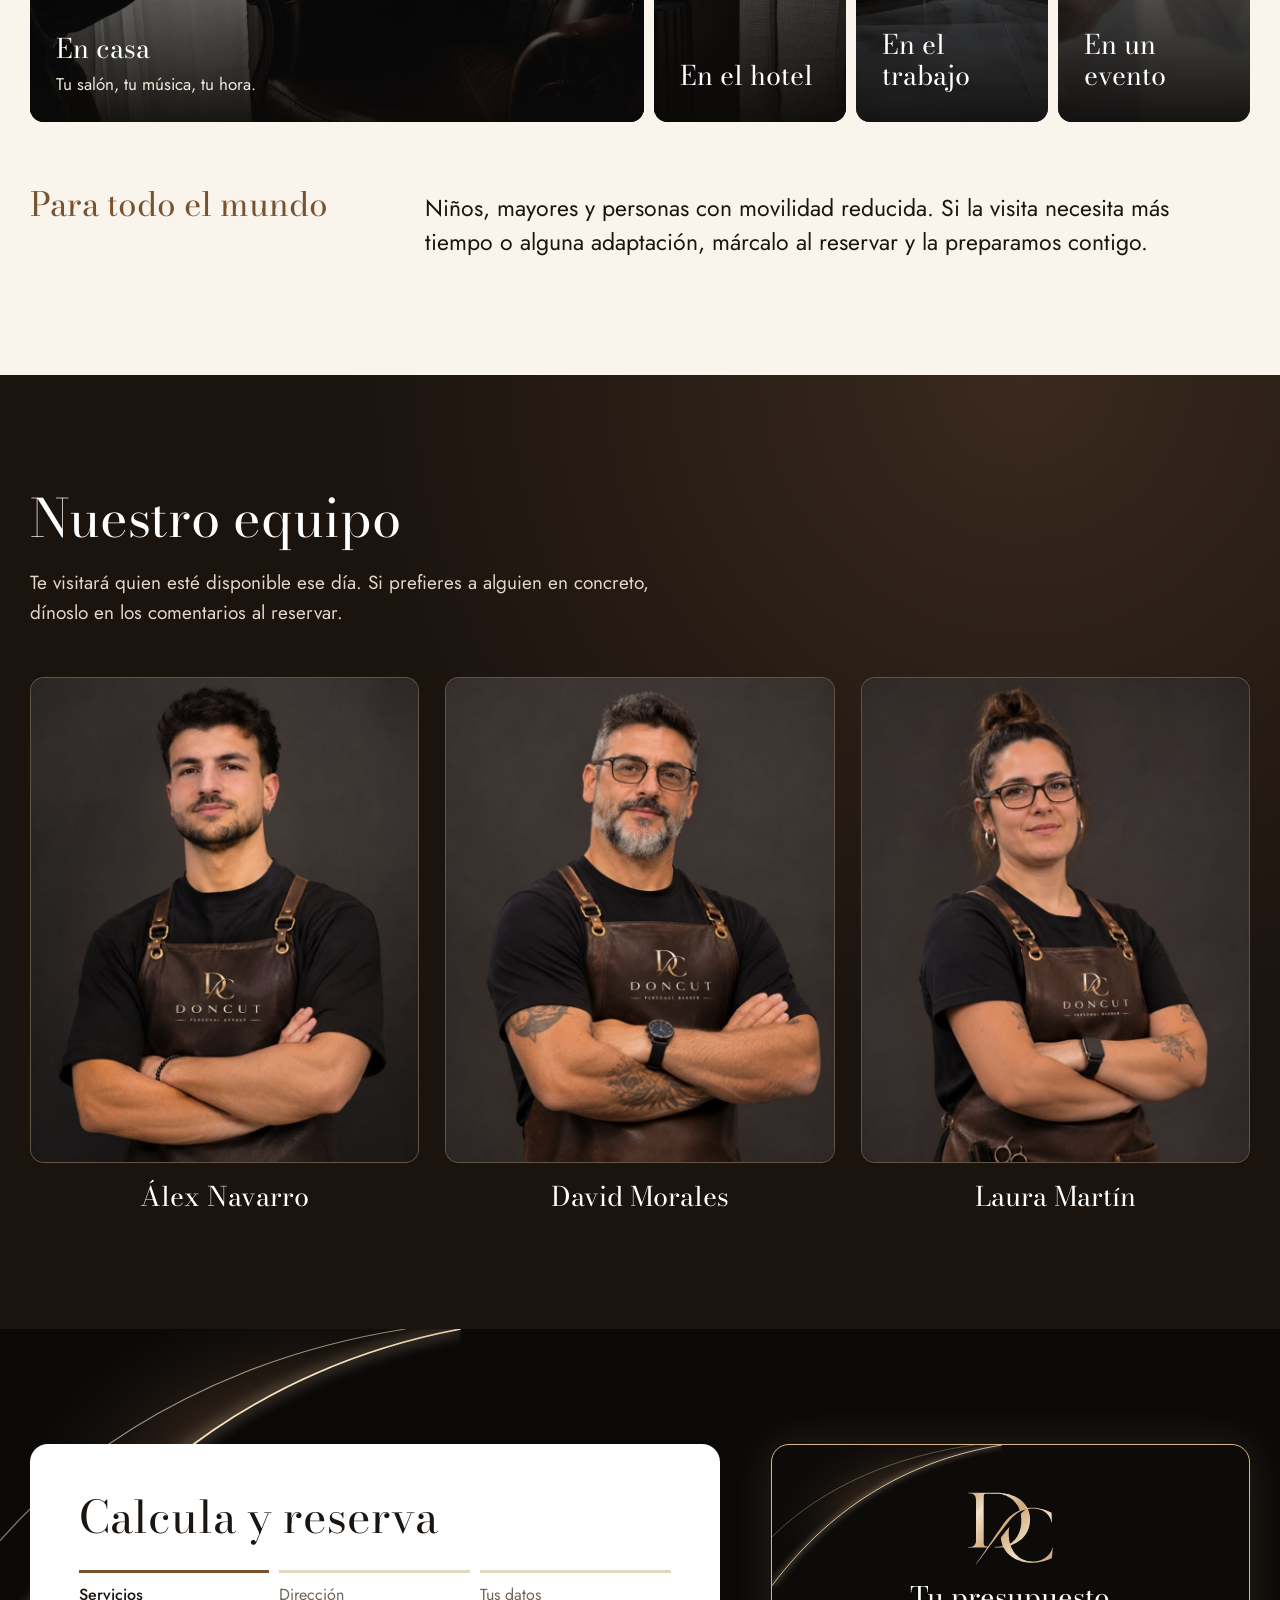
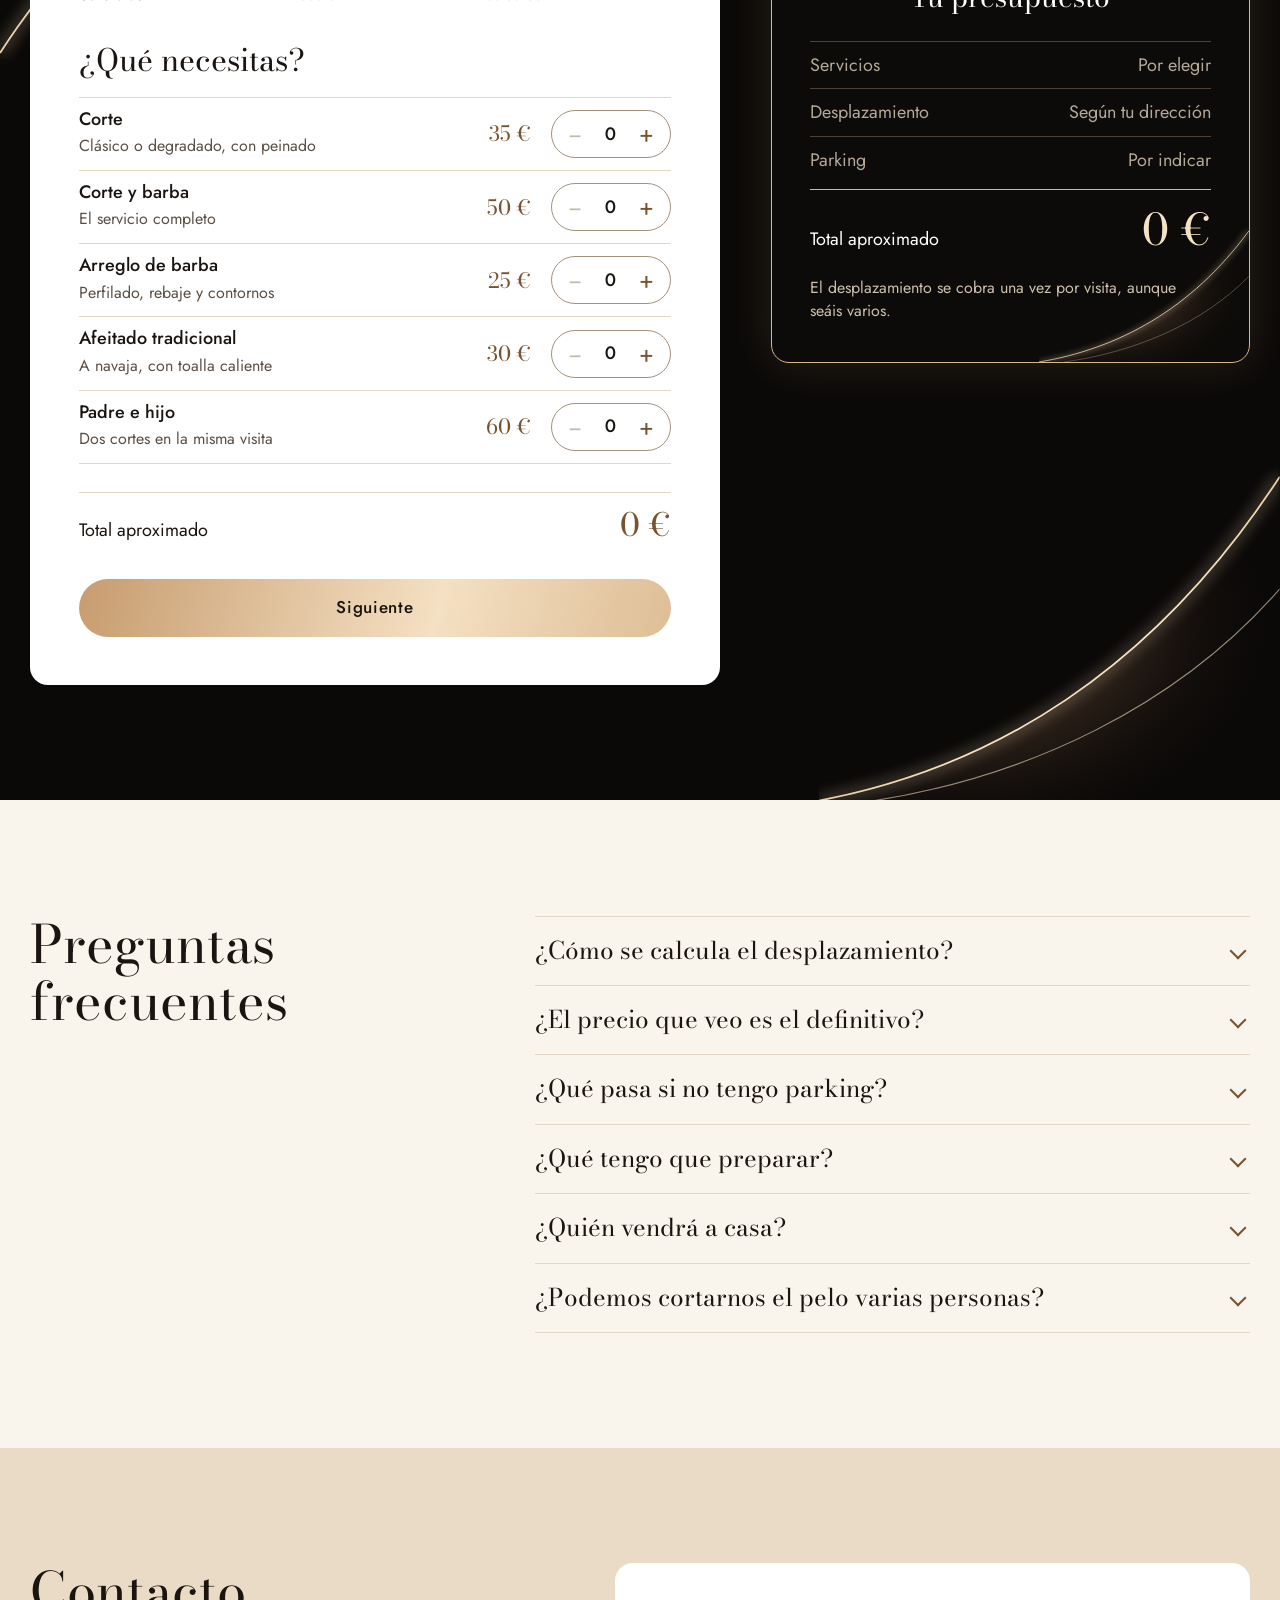
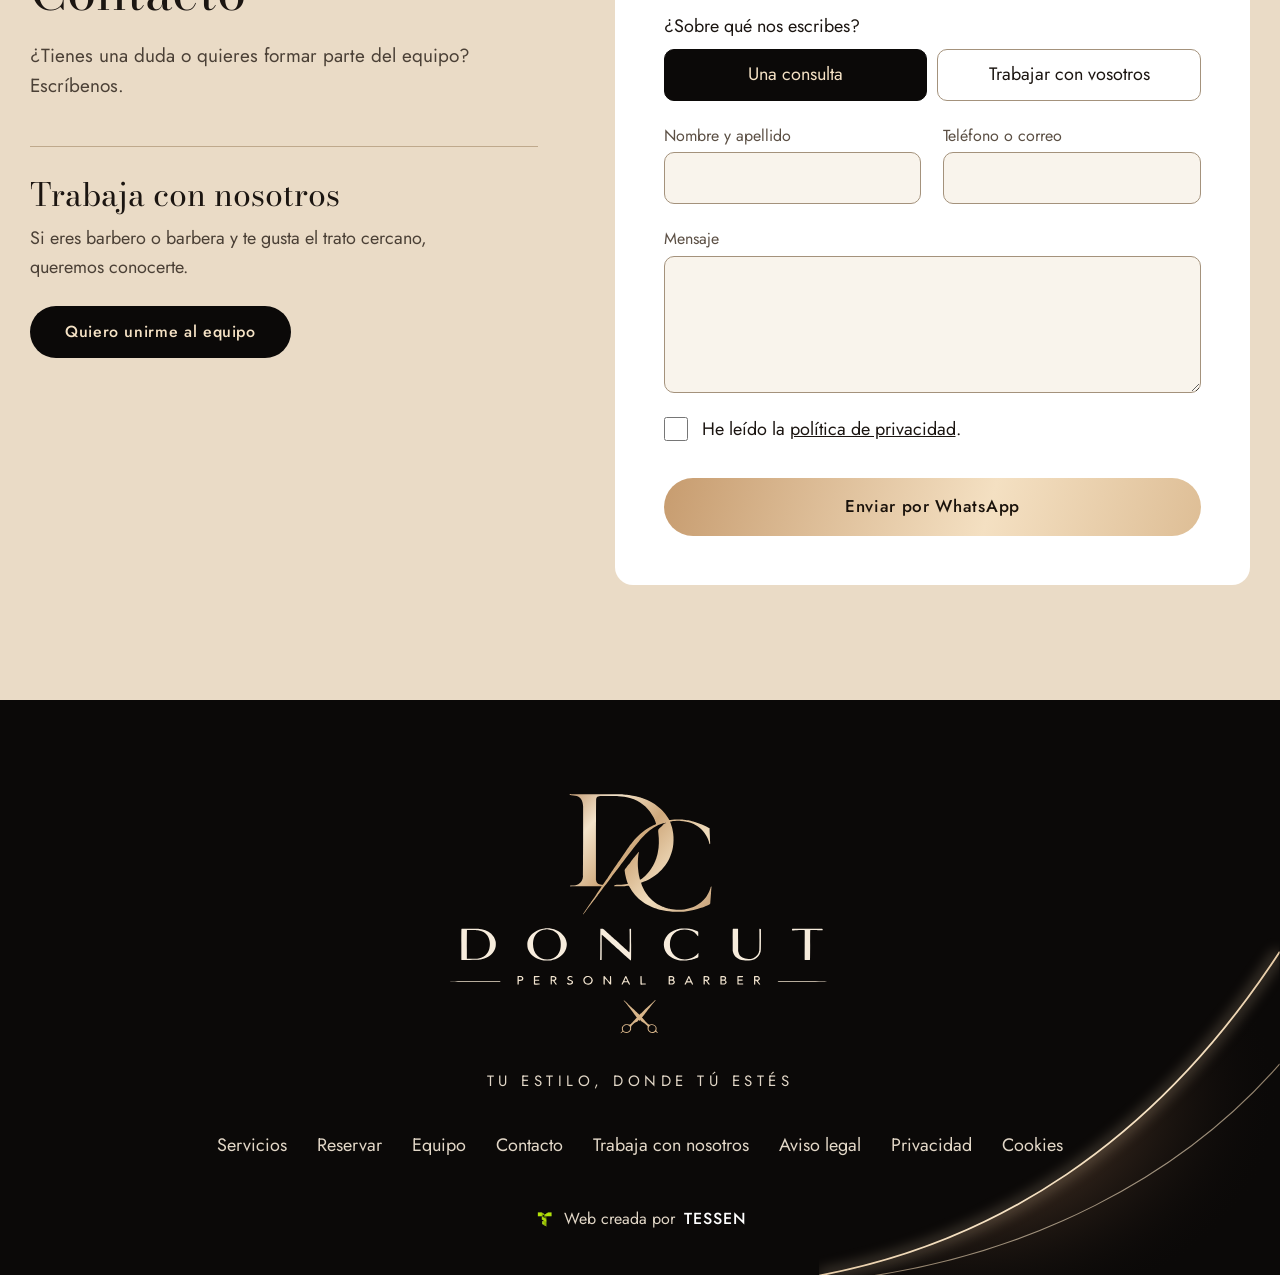
==== commit 9e9e7762: "Añade el equipo, la sección de contacto y la opción de trabajar con nosotros Co-Authored-By: Claude " ====
--- a/index.html
+++ b/index.html
@@ -38,7 +38,9 @@
       <a href="#servicios">Servicios y precios</a>
       <a href="#como">Cómo funciona</a>
       <a href="#donde">Dónde</a>
+      <a href="#equipo">Equipo</a>
       <a href="#preguntas">Preguntas</a>
+      <a href="#contacto">Contacto</a>
     </nav>
     <a class="boton boton--linea" href="#reserva">Reservar</a>
     <button class="abrir" id="abrir" aria-label="Menú" aria-expanded="false" aria-controls="menu"></button>
@@ -102,6 +104,12 @@
     <h3>Para todo el mundo</h3>
     <p>Niños, mayores y personas con movilidad reducida. Si la visita necesita más tiempo o alguna adaptación, márcalo al reservar y la preparamos contigo.</p>
   </div>
+</section>
+
+<section class="bloque cuero" id="equipo">
+  <h2 class="rv">Nuestro equipo</h2>
+  <p class="entradilla rv">Te visitará quien esté disponible ese día. Si prefieres a alguien en concreto, dínoslo en los comentarios al reservar.</p>
+  <ul class="equipo rv" id="lista-equipo"></ul>
 </section>
 
 <section class="bloque negro reserva-bloque" id="reserva">
@@ -147,7 +155,7 @@
         <div class="campo"><label for="dia">Día</label><input id="dia" type="date" aria-describedby="e-dia"><p class="fallo" id="e-dia" hidden></p></div>
         <div class="campo"><label for="franja">Franja</label><select id="franja"><option>Por la mañana</option><option>A mediodía</option><option>Por la tarde</option><option>A partir de las 20 h</option></select></div>
         <div class="campo ancho"><label for="nombre">Nombre y apellido</label><input id="nombre" type="text" autocomplete="name" aria-describedby="e-nombre"><p class="fallo" id="e-nombre" hidden></p></div>
-        <div class="campo ancho"><label for="notas">Algo que debamos saber</label><textarea id="notas" rows="2" placeholder="Opcional"></textarea></div>
+        <div class="campo ancho"><label for="notas">Comentarios</label><textarea id="notas" rows="3" aria-describedby="a-notas" placeholder="Opcional"></textarea><p class="ayuda" id="a-notas">Si prefieres a alguien del equipo, escríbelo aquí. Si no, irá quien esté disponible.</p></div>
         <div class="ancho casilla"><label for="adaptada"><input id="adaptada" type="checkbox"><span>Necesito más tiempo o una visita adaptada.</span></label></div>
         <div class="ancho casilla"><label for="acepto"><input id="acepto" type="checkbox" aria-describedby="e-acepto"><span>He leído la <a href="politica-privacidad.html" target="_blank">política de privacidad</a>.</span></label><p class="fallo" id="e-acepto" hidden></p></div>
       </fieldset>
@@ -183,8 +191,43 @@
       <details><summary>¿El precio que veo es el definitivo?</summary><p>Es una estimación bastante ajustada. Te confirmamos el total por WhatsApp antes de cerrar la cita.</p></details>
       <details><summary>¿Qué pasa si no tengo parking?</summary><p>No hay problema. Sumamos 7&nbsp;€, la media de 2 horas en zona azul o verde según las tarifas de Barcelona de 2026. Si facilitas plaza, no se suma nada.</p></details>
       <details><summary>¿Qué tengo que preparar?</summary><p>Una silla, un enchufe y buena luz. Traemos el resto y protegemos el suelo.</p></details>
+      <details><summary>¿Quién vendrá a casa?</summary><p>Alguien de nuestro equipo, según la disponibilidad. Si quieres que vaya una persona en concreto, escríbelo en los comentarios de la reserva.</p></details>
       <details><summary>¿Podemos cortarnos el pelo varias personas?</summary><p>Sí. Añade los servicios de cada una y pagaréis un único desplazamiento.</p></details>
     </div>
+  </div>
+</section>
+
+<section class="bloque arena" id="contacto">
+  <div class="contacto">
+    <div class="rv">
+      <h2>Contacto</h2>
+      <p class="entradilla">¿Tienes una duda o quieres formar parte del equipo? Escríbenos.</p>
+      <div class="unete">
+        <h3>Trabaja con nosotros</h3>
+        <p>Si eres barbero o barbera y te gusta el trato cercano, queremos conocerte.</p>
+        <button class="boton boton--negro" type="button" id="quiero-trabajar">Quiero unirme al equipo</button>
+      </div>
+    </div>
+    <form class="ficha" id="f-contacto" novalidate>
+      <div class="paso">
+        <div class="ancho opciones" role="radiogroup" aria-labelledby="t-motivo">
+          <p id="t-motivo">¿Sobre qué nos escribes?</p>
+          <div class="opciones__fila opciones__fila--dos">
+            <label><input type="radio" name="motivo" id="m-consulta" value="consulta" checked><span>Una consulta</span></label>
+            <label><input type="radio" name="motivo" id="m-trabajo" value="trabajo"><span>Trabajar con vosotros</span></label>
+          </div>
+        </div>
+        <div class="campo"><label for="c-nombre">Nombre y apellido</label><input id="c-nombre" type="text" autocomplete="name" aria-describedby="e-c-nombre"><p class="fallo" id="e-c-nombre" hidden></p></div>
+        <div class="campo"><label for="c-via">Teléfono o correo</label><input id="c-via" type="text" aria-describedby="e-c-via"><p class="fallo" id="e-c-via" hidden></p></div>
+        <div class="campo solo-trabajo" hidden><label for="c-anos">Años de experiencia</label><select id="c-anos"><option>Estoy empezando</option><option>De 1 a 3 años</option><option>De 4 a 10 años</option><option>Más de 10 años</option></select></div>
+        <div class="campo solo-trabajo" hidden><label for="c-zona">Zona en la que trabajarías</label><input id="c-zona" type="text" placeholder="Opcional"></div>
+        <div class="campo ancho solo-trabajo" hidden><label for="c-enlace">Enlace a tu trabajo</label><input id="c-enlace" type="text" inputmode="url" placeholder="Instagram o portfolio (opcional)"></div>
+        <div class="campo ancho"><label for="c-mensaje" id="l-mensaje">Mensaje</label><textarea id="c-mensaje" rows="4" aria-describedby="e-c-mensaje a-cv"></textarea><p class="fallo" id="e-c-mensaje" hidden></p><p class="ayuda solo-trabajo" id="a-cv" hidden>Podrás enviarnos tu currículum por WhatsApp.</p></div>
+        <div class="ancho casilla"><label for="c-acepto"><input id="c-acepto" type="checkbox" aria-describedby="e-c-acepto"><span>He leído la <a href="politica-privacidad.html" target="_blank">política de privacidad</a>.</span></label><p class="fallo" id="e-c-acepto" hidden></p></div>
+      </div>
+      <div class="ficha__acciones"><button class="boton boton--oro" type="submit" id="c-enviar">Enviar por WhatsApp</button></div>
+      <div class="resumen" id="c-resumen" role="status" hidden><strong id="c-resumen-titulo"></strong><pre id="c-resumen-texto"></pre></div>
+    </form>
   </div>
 </section>
 
@@ -194,7 +237,7 @@
   <svg class="esquina esquina--c" aria-hidden="true"><use href="#esquina"/></svg>
   <img class="pie__logo" src="assets/img/logo-doncut.svg" width="420" height="262" loading="lazy" alt="DONCUT, Personal Barber">
   <p class="pie__lema">Tu estilo, donde tú estés</p>
-  <p class="pie__fila"><a href="#servicios">Servicios</a><a href="#reserva">Reservar</a><a href="aviso-legal.html">Aviso legal</a><a href="politica-privacidad.html">Privacidad</a><a href="politica-cookies.html">Cookies</a></p>
+  <p class="pie__fila"><a href="#servicios">Servicios</a><a href="#reserva">Reservar</a><a href="#equipo">Equipo</a><a href="#contacto">Contacto</a><a href="#contacto" data-trabajo>Trabaja con nosotros</a><a href="aviso-legal.html">Aviso legal</a><a href="politica-privacidad.html">Privacidad</a><a href="politica-cookies.html">Cookies</a></p>
   <a class="firma" href="https://tessenconsulting.com" target="_blank" rel="noopener"><img src="assets/img/tessen.png" width="22" height="19" alt="">Web creada por <b>TESSEN</b></a>
 </footer>
 
--- a/assets/css/estilos.css
+++ b/assets/css/estilos.css
@@ -132,6 +132,17 @@
 .todos{margin-top:clamp(44px,5vw,72px);display:grid;grid-template-columns:minmax(0,.42fr) minmax(0,1fr);gap:16px 48px;align-items:baseline}
 .todos h3{font-size:clamp(27px,2.6vw,36px);color:var(--bronce)}
 .todos p{font-size:clamp(20px,1.8vw,24px);line-height:1.5;max-width:34em}
+
+/* equipo */
+.cuero{background:radial-gradient(90% 120% at 80% 0,#3a291e 0,#1a130e 60%),#1a130e;color:#fff}
+.cuero .entradilla{color:var(--crema)}
+.equipo{list-style:none;margin:48px 0 0;padding:0;display:flex;flex-wrap:wrap;justify-content:center;gap:34px 26px}
+.equipo li{flex:0 1 calc((100% - 52px)/3);min-width:0}
+.equipo figure{margin:0}
+.equipo div{aspect-ratio:4/5;overflow:hidden;border-radius:14px;border:1px solid var(--linea-oro);background:#2b2725}
+.equipo img{width:100%;height:100%;object-fit:cover;transition:transform 1.2s cubic-bezier(.2,.7,.2,1)}
+.equipo li:hover img{transform:scale(1.035)}
+.equipo figcaption{margin-top:18px;text-align:center;font:400 clamp(22px,2.1vw,29px)/1.2 var(--titulo)}
 
 /* reserva */
 .reserva{position:relative;display:grid;grid-template-columns:minmax(0,1.18fr) minmax(0,.82fr);gap:clamp(28px,4vw,60px);align-items:start}
@@ -172,7 +183,7 @@
 .opciones__fila{display:grid;grid-template-columns:repeat(3,minmax(0,1fr));gap:10px;margin-top:8px}
 .opciones label{position:relative;cursor:pointer}
 .opciones input{position:absolute;opacity:0;inset:0}
-.opciones span{display:grid;place-items:center;min-height:52px;border:1px solid #a4927c;border-radius:10px;text-align:center;transition:background-color .25s,color .25s}
+.opciones label span{display:grid;place-items:center;min-height:52px;border:1px solid #a4927c;border-radius:10px;text-align:center;transition:background-color .25s,color .25s}
 .opciones label:hover span{border-color:var(--bronce)}
 .opciones input:checked+span{background:var(--negro);border-color:var(--negro);color:var(--oro-claro)}
 .opciones input:focus-visible+span{outline:3px solid var(--bronce);outline-offset:3px}
@@ -215,6 +226,19 @@
 .preguntas [open] summary::after{transform:rotate(-135deg)}
 .preguntas details p{color:var(--tinta-2);padding:0 40px 24px 0;max-width:38em}
 
+/* contacto */
+.arena{background:#eadbc6}
+.arena :focus-visible{outline-color:var(--bronce)}
+.arena .entradilla{color:#4b4036}
+.contacto{display:grid;grid-template-columns:minmax(0,.8fr) minmax(0,1fr);gap:clamp(36px,6vw,96px);align-items:start}
+.unete{margin-top:44px;border-top:1px solid #bfa98c;padding-top:30px}
+.unete h3{font-size:clamp(27px,2.5vw,34px)}
+.unete p{margin:12px 0 24px;max-width:26em;color:#4b4036}
+.boton--negro{background:var(--negro);color:var(--oro-claro)}
+.boton--negro:hover{color:#fff}
+.opciones__fila--dos{grid-template-columns:repeat(2,minmax(0,1fr))}
+.ayuda{font-size:16px;color:var(--tinta-2);line-height:1.4;margin-top:4px}
+
 /* pie */
 .pie{position:relative;overflow:hidden;background:var(--negro);color:var(--crema);padding:88px var(--margen) 44px;display:grid;justify-items:center;gap:30px;text-align:center}
 .pie__logo{width:min(400px,82vw);position:relative}
@@ -257,14 +281,16 @@
 }
 @media (prefers-reduced-motion:reduce){html{scroll-behavior:auto}*{transition:none!important}}
 
-@media (max-width:1000px){
+@media (max-width:1180px){
   .menu{position:fixed;inset:80px 0 auto;background:var(--negro);flex-direction:column;gap:0;padding:8px var(--margen) 28px;border-bottom:1px solid var(--linea-oro);display:none}
   .menu.abierto{display:flex}
   .menu a{font:400 26px/1.3 var(--titulo);padding:14px 0;border-bottom:1px solid rgba(216,181,138,.18)}
   .abrir{display:block}
   .cabecera__dentro{gap:12px}
   .cabecera__logo{margin-right:auto}
-  .como,.servicios,.reserva,.preguntas,.todos{grid-template-columns:minmax(0,1fr)}
+}
+@media (max-width:1000px){
+  .como,.servicios,.reserva,.preguntas,.todos,.contacto{grid-template-columns:minmax(0,1fr)}
   .servicios__foto,.como__foto img{aspect-ratio:4/3}
 }
 @media (max-width:900px){
@@ -298,6 +324,8 @@
   .campo.c2{grid-column:span 2}
   .paso{gap:20px 12px}
   .opciones__fila{gap:8px}
+  .equipo{gap:26px 16px}
+  .equipo li{flex-basis:calc((100% - 16px)/2)}
   .cesta{left:0;right:0;bottom:0;border-radius:0;border-width:1.5px 0 0;justify-content:space-between;gap:12px;padding:12px 20px calc(12px + env(safe-area-inset-bottom,0px));transform:translateY(110%)}
   .cesta.visible{transform:none}
 }
